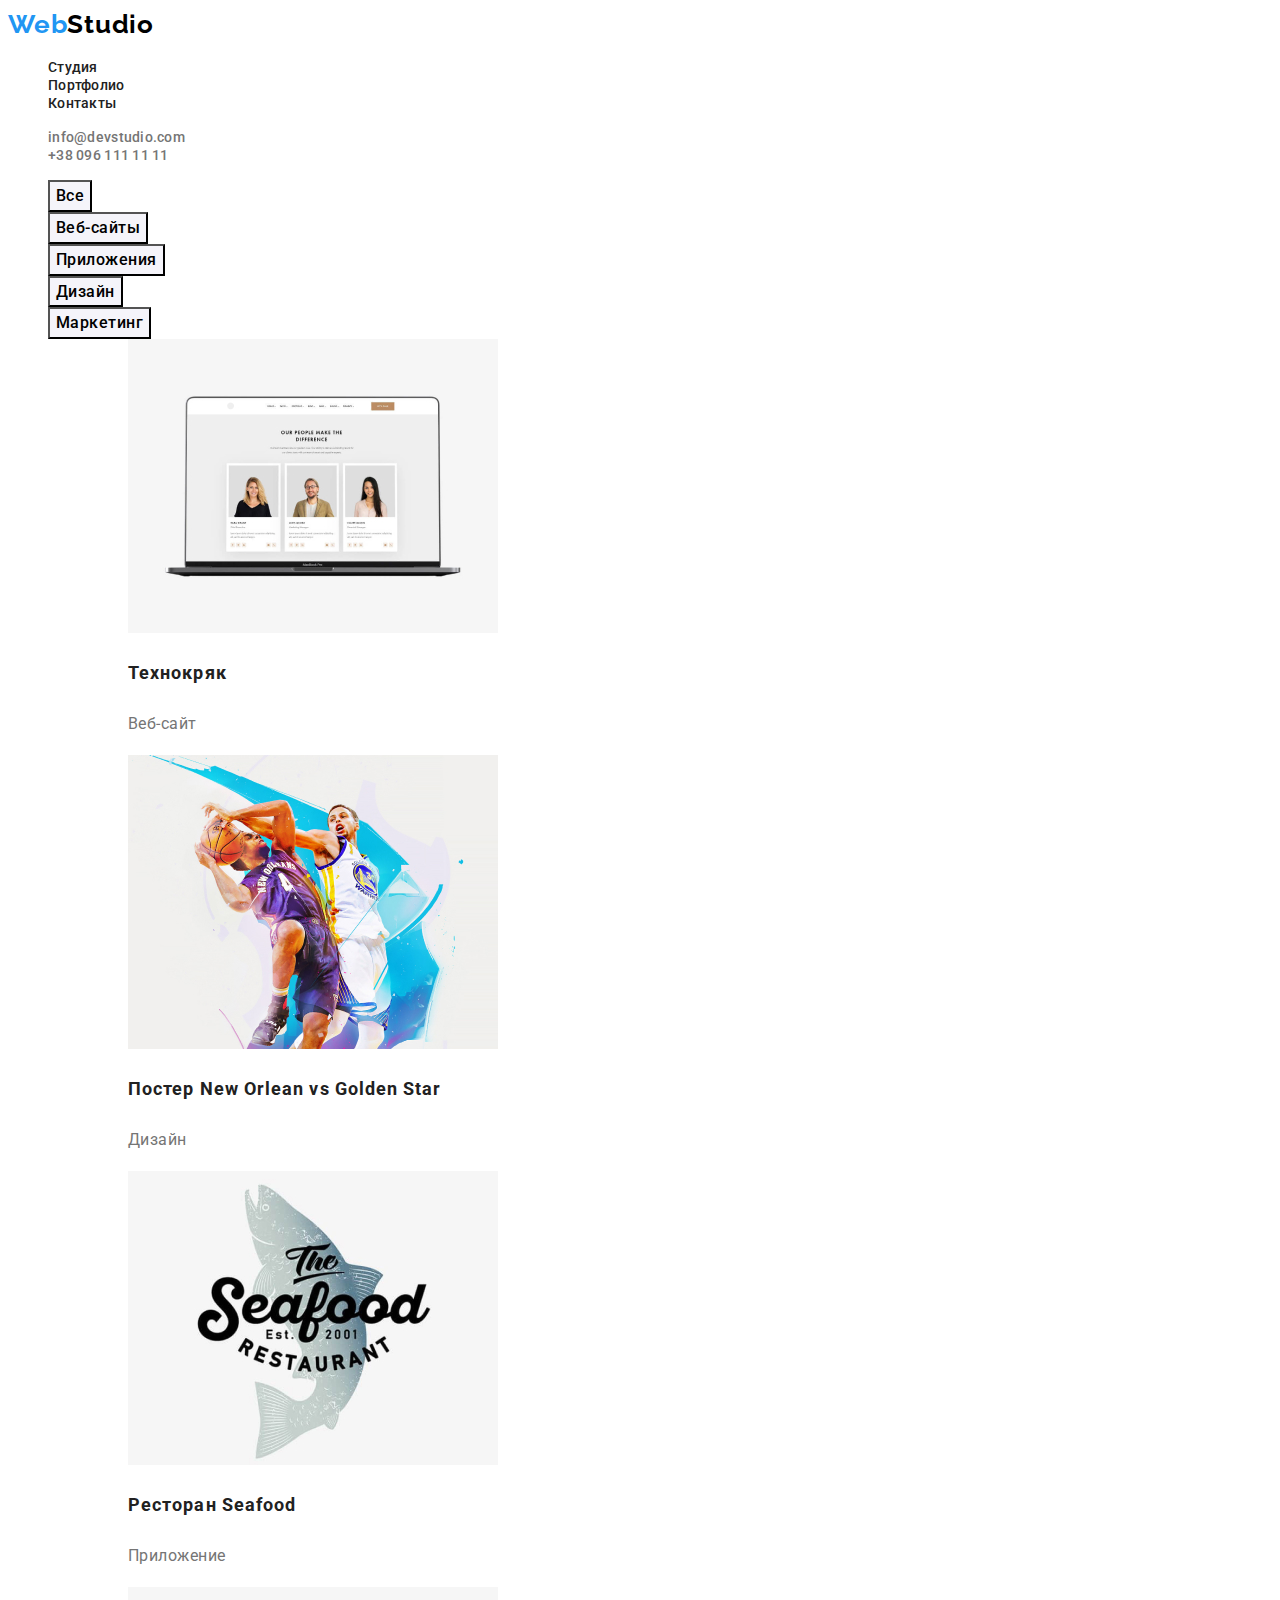
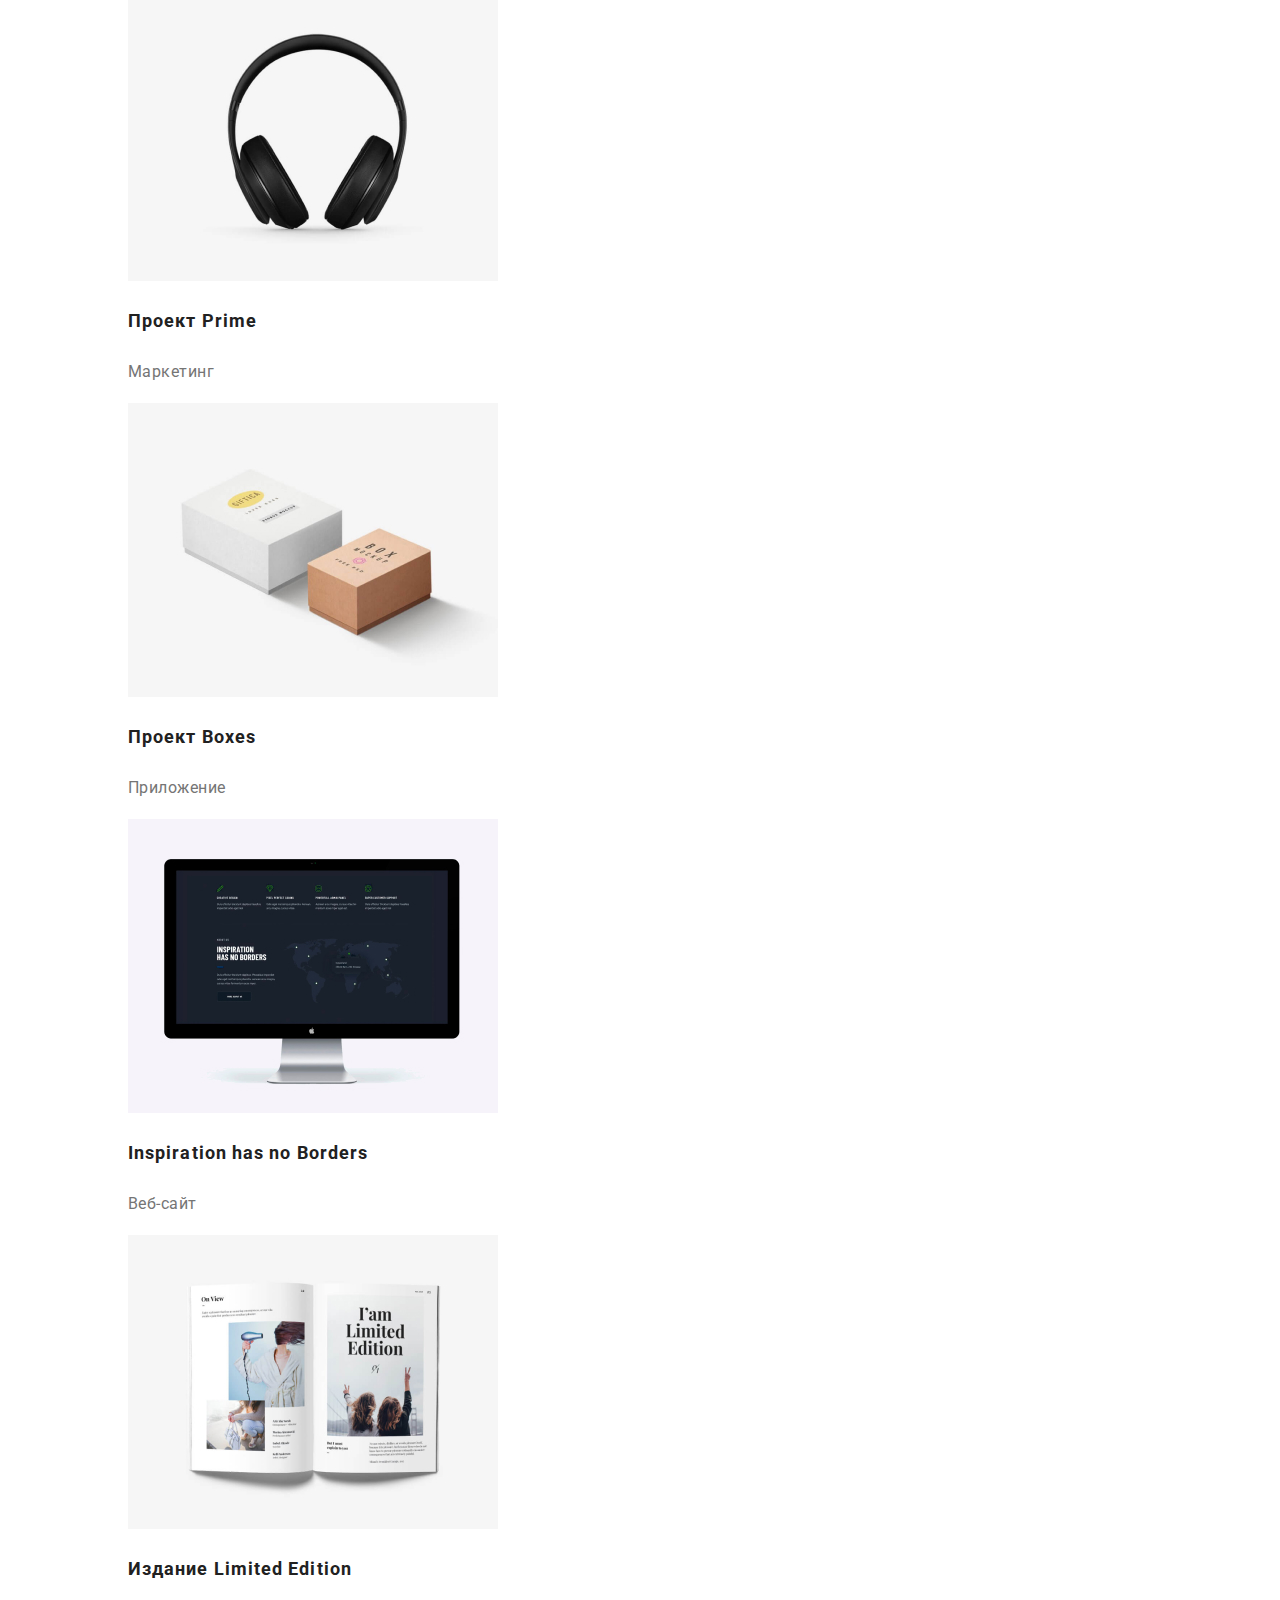
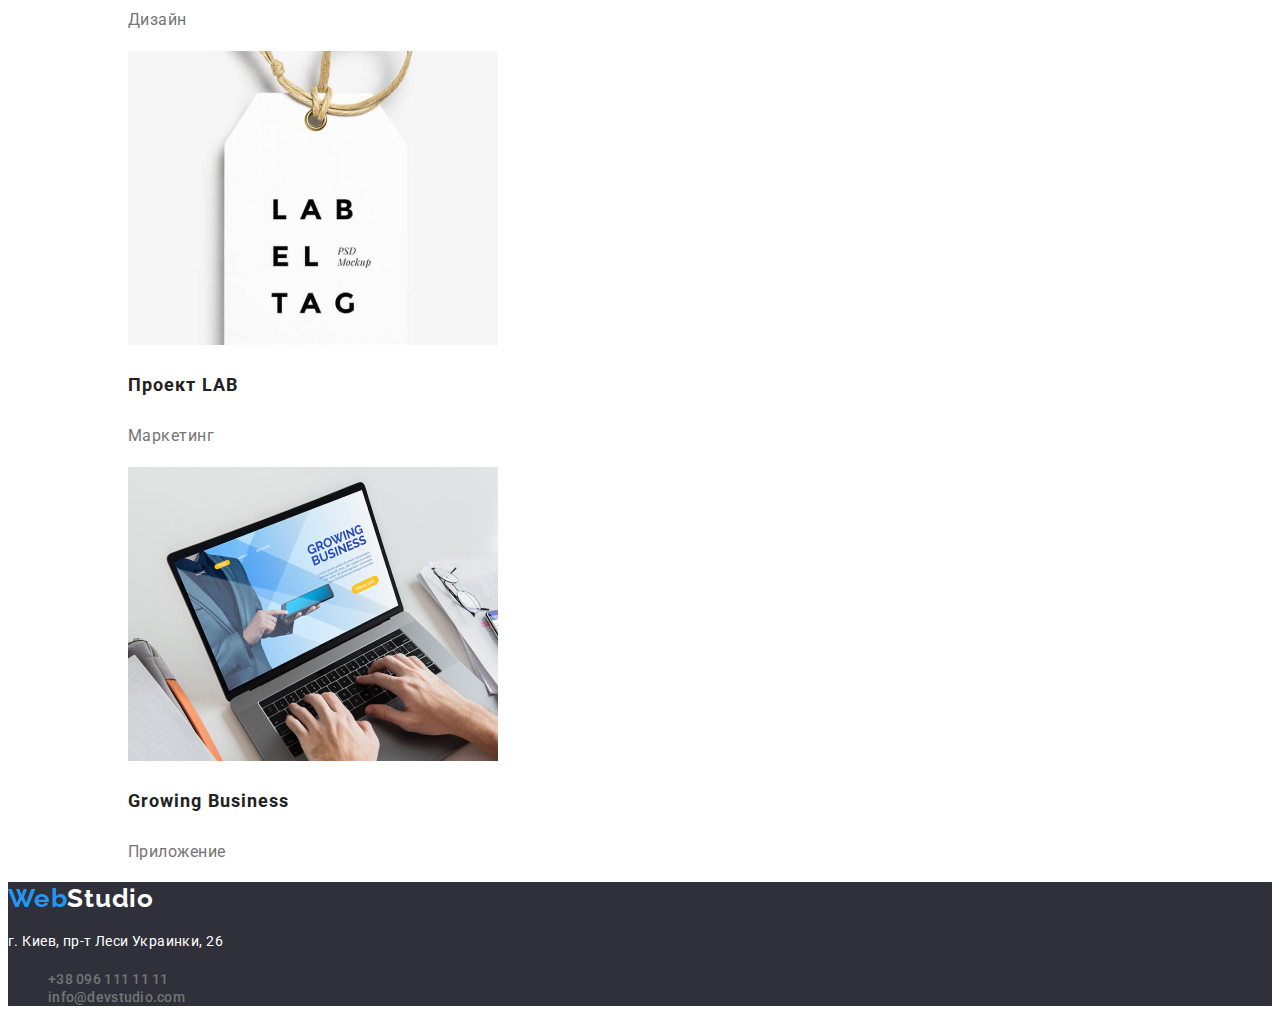
==== portfolio.html @ 60ca9c92 "готовый проект" ====
<!DOCTYPE html>
<html lang="en">
<head>
    <meta charset="UTF-8">
    <meta http-equiv="X-UA-Compatible" content="IE=edge">
    <meta name="viewport" content="width=device-width, initial-scale=1.0">
    <link rel="preconnect" href="https://fonts.gstatic.com">
    <link rel="preconnect" href="https://fonts.gstatic.com">
    <link
        href="https://fonts.googleapis.com/css2?family=Raleway:wght@700&amp;family=Roboto:wght@400;500;700;900&amp;display=swap"
        rel="stylesheet">
    <link rel="stylesheet" href="./css/style.css">
    <title>Document</title>
</head>
<body>
    <header>
        <nav>
            <a href="./" class="logo">
                <span class="logo-web">Web</span>Studio
            </a>
            <ul>
                <li><a class="link-nav" href="./index.html">Студия </a></li>
                <li><a class="link-nav" href="./portfolio.html">Портфолио </a></li>
                <li><a class="link-nav" href="">Контакты </a></li>
            </ul>
        </nav>
        <ul>
            <li><a class="contact" href="mailto:info@devstudio.com">info@devstudio.com</a></li>
            <li><a class="contact" href="tel:+380961111111">+38 096 111 11 11</a></li>
        </ul>
    </header>
    <main>
        <section>
            <ul>
                <li><button class="button-select">Все</button></li>
                <li><button class="button-select">Веб-сайты</button></li>
                <li><button class="button-select">Приложения</button></li>
                <li><button class="button-select">Дизайн</button></li>
                <li><button class="button-select">Маркетинг</button></li>
            <ul>

            <ul>
                <li>
                    <a href="">
                        <img src="./images/portfolio/img.jpg" alt="Веб-сайт" width="370">
                        <h3 class="name-project" >Технокряк</h3>
                        <p class="category" >Веб-сайт</p>
                    </a>
                </li>
                <li>
                    <a href="">
                        <img src="./images/portfolio/img-1.jpg"
                        alt="Дизайн" width="370">
                        <h3 class="name-project" >Постер New Orlean vs Golden Star</h3>
                        <p class="category" >Дизайн</p>
                    </a>
                </li>
                <li>
                    <a href="">
                        <img src="./images/portfolio/img-2.jpg"
                        alt="Приложение" width="370">
                        <h3 class="name-project" >Ресторан Seafood</h3>
                        <p class="category" >Приложение</p>
                    </a>
                </li>
                <li>
                    <a href="">
                        <img src="./images/portfolio/img-3.jpg"
                        alt="Маркетинг" width="370">
                        <h3 class="name-project" >Проект Prime</h3>
                        <p class="category" >Маркетинг</p>
                    </a>
                </li>
                <li>
                    <a href="">
                        <img src="./images/portfolio/img-4.jpg"
                        alt="Приложение" width="370">
                        <h3 class="name-project" >Проект Boxes</h3>
                        <p class="category" >Приложение</p>
                    </a>
                </li>
                <li>
                    <a href="">
                        <img src="./images/portfolio/img-5.jpg"
                        alt="Веб-сайт" width="370">
                        <h3 class="name-project" >Inspiration has no Borders</h3>
                        <p class="category" >Веб-сайт</p>
                    </a>
                </li>
                <li>
                    <a href="">
                        <img src="./images/portfolio/img-6.jpg"
                        alt="Дизайн" width="370">
                        <h3 class="name-project" >Издание Limited Edition</h3>
                        <p class="category" >Дизайн</p>
                    </a>
                </li>
                <li>
                    <a href="">
                        <img src="./images/portfolio/img-7.jpg"
                        alt="Маркетинг width="370"">
                        <h3 class="name-project" >Проект LAB</h3>
                        <p class="category" >Маркетинг</p>
                    </a>
                </li>
                <li>
                    <a href="">
                        <img src="./images/portfolio/img-8.jpg"
                        alt="Приложение width="370"" width="370">
                        <h3 class="name-project" >Growing Business</h3>
                        <p class="category" >Приложение</p>
                    </a>
                </li>
            </ul>
        </section>
    </main>

    <footer class="background-footer">
        <a href="./" class="logo">
            <span class="logo-web">Web</span><span class="studio-white">Studio</span>
        </a>
        <address>
            <p class="address">г. Киев, пр-т Леси Украинки, 26</p>
            <ul>
                <li><a class="contact" href="tel:+380961111111">+38 096 111 11 11</a></li>
                <li><a class="contact" href="mailto:info@devstudio.com">info@devstudio.com</a></li>
            </ul>
        </address>
    </footer>
</body>
</html>
---- css/style.css ----
:root {
  --color-text: #757575;
  --color-hover: #2196f3;
  --color-title: #212121;
  --font: "Roboto", sans-serif;
  --background: #2f303a;
}
a {
  text-decoration: none;
}
ul {
  list-style: none;
}
.logo-web {
  color: #2196f3;
}
.logo {
  font-family: "Raleway", sans-serif;
  font-weight: 700;
  text-decoration: none;
  font-size: 26px;
  line-height: 1.3;
  letter-spacing: 0.03em;
  color: black;
}
.link-nav {
  font-family: var(--font);
  font-style: normal;
  font-weight: 500;
  font-size: 14px;
  line-height: 1.14;
  letter-spacing: 0.02em;
  color: var(--color-title);
}
.link-nav:hover {
  color: var(--color-hover);
}
.contact {
  font-family: var(--font);
  color: var(--color-text);
  font-style: normal;
  font-weight: 500;
  font-size: 14px;
  line-height: 1.14;
  letter-spacing: 0.02em;
}
.contact:hover {
  color: var(--color-hover);
}
.color-section {
  background-color: var(--background);
}

.main-title {
  font-family: var(--font);
  color: white;
  font-style: normal;
  font-weight: 900;
  font-size: 44px;
  line-height: 1.35;
  text-align: center;
  letter-spacing: 0.06em;
  text-transform: uppercase;
}
.butoon-order {
  background: var(--color-hover);
  font-family: var(--font);
  color: white;
  font-style: normal;
  font-weight: 700;
  font-size: 16px;
  line-height: 1.8;
  align-items: center;
  text-align: center;
  letter-spacing: 0.06em;
}
.our-qualities {
  font-family: var(--font);
  color: var(--color-title);
  font-style: normal;
  font-weight: 700;
  font-size: 14px;
  line-height: 1.14;
  letter-spacing: 0.03em;
  text-transform: uppercase;
}

.text-about-us {
  font-family: var(--font);
  color: var(--color-text);
  font-style: normal;
  font-weight: 400;
  font-size: 14px;
  line-height: 1.71;
  letter-spacing: 0.03em;
}
.our-work {
  font-family: var(--font);
  color: var(--color-title);
  font-style: normal;
  font-weight: 700;
  font-size: 36px;
  line-height: 1.16;
  text-align: center;
  letter-spacing: 0.03em;
}
.team {
  font-family: var(--font);
  color: var(--color-title);
  font-style: normal;
  font-weight: bold;
  font-size: 36px;
  line-height: 1.16;
  text-align: center;
  letter-spacing: 0.03em;
}
.team-name {
  font-family: var(--font);
  color: var(--color-title);
  font-style: normal;
  font-weight: 500;
  font-size: 16px;
  line-height: 1.18;
  letter-spacing: 0.03em;
}
.team-prof {
  font-family: var(--font);
  color: var(--color-text);
  font-style: normal;
  font-weight: normal;
  font-size: 16px;
  line-height: 1.18;
  letter-spacing: 0.03em;
}
.background-2 {
  background: #f5f4fa;
}
.background-team {
  background: white;
}
.background-footer {
  background: var(--background);
}
.address {
  font-family: var(--font);
  font-style: normal;
  font-weight: normal;
  font-size: 14px;
  line-height: 1.71;
  letter-spacing: 0.03em;
  color: white;
}

.studio-white {
  color: white;
}
.button-select {
  font-family: var(--font);
  columns: var(--color-title);
  font-style: normal;
  font-weight: 500;
  font-size: 16px;
  line-height: 1.62;
  text-align: center;
  letter-spacing: 0.03em;
  background: #f5f4fa;
}
.button-select:hover {
  background: var(--color-hover);
  color: white;
}
.name-project {
  font-family: var(--font);
  color: var(--color-title);
  font-style: normal;
  font-weight: 700;
  font-size: 18px;
  line-height: 2;
  letter-spacing: 0.06em;
}

.category {
  font-family: var(--font);
  color: var(--color-text);
  font-style: normal;
  font-weight: 400;
  font-size: 16px;
  line-height: 1.87;

  letter-spacing: 0.03em;
}
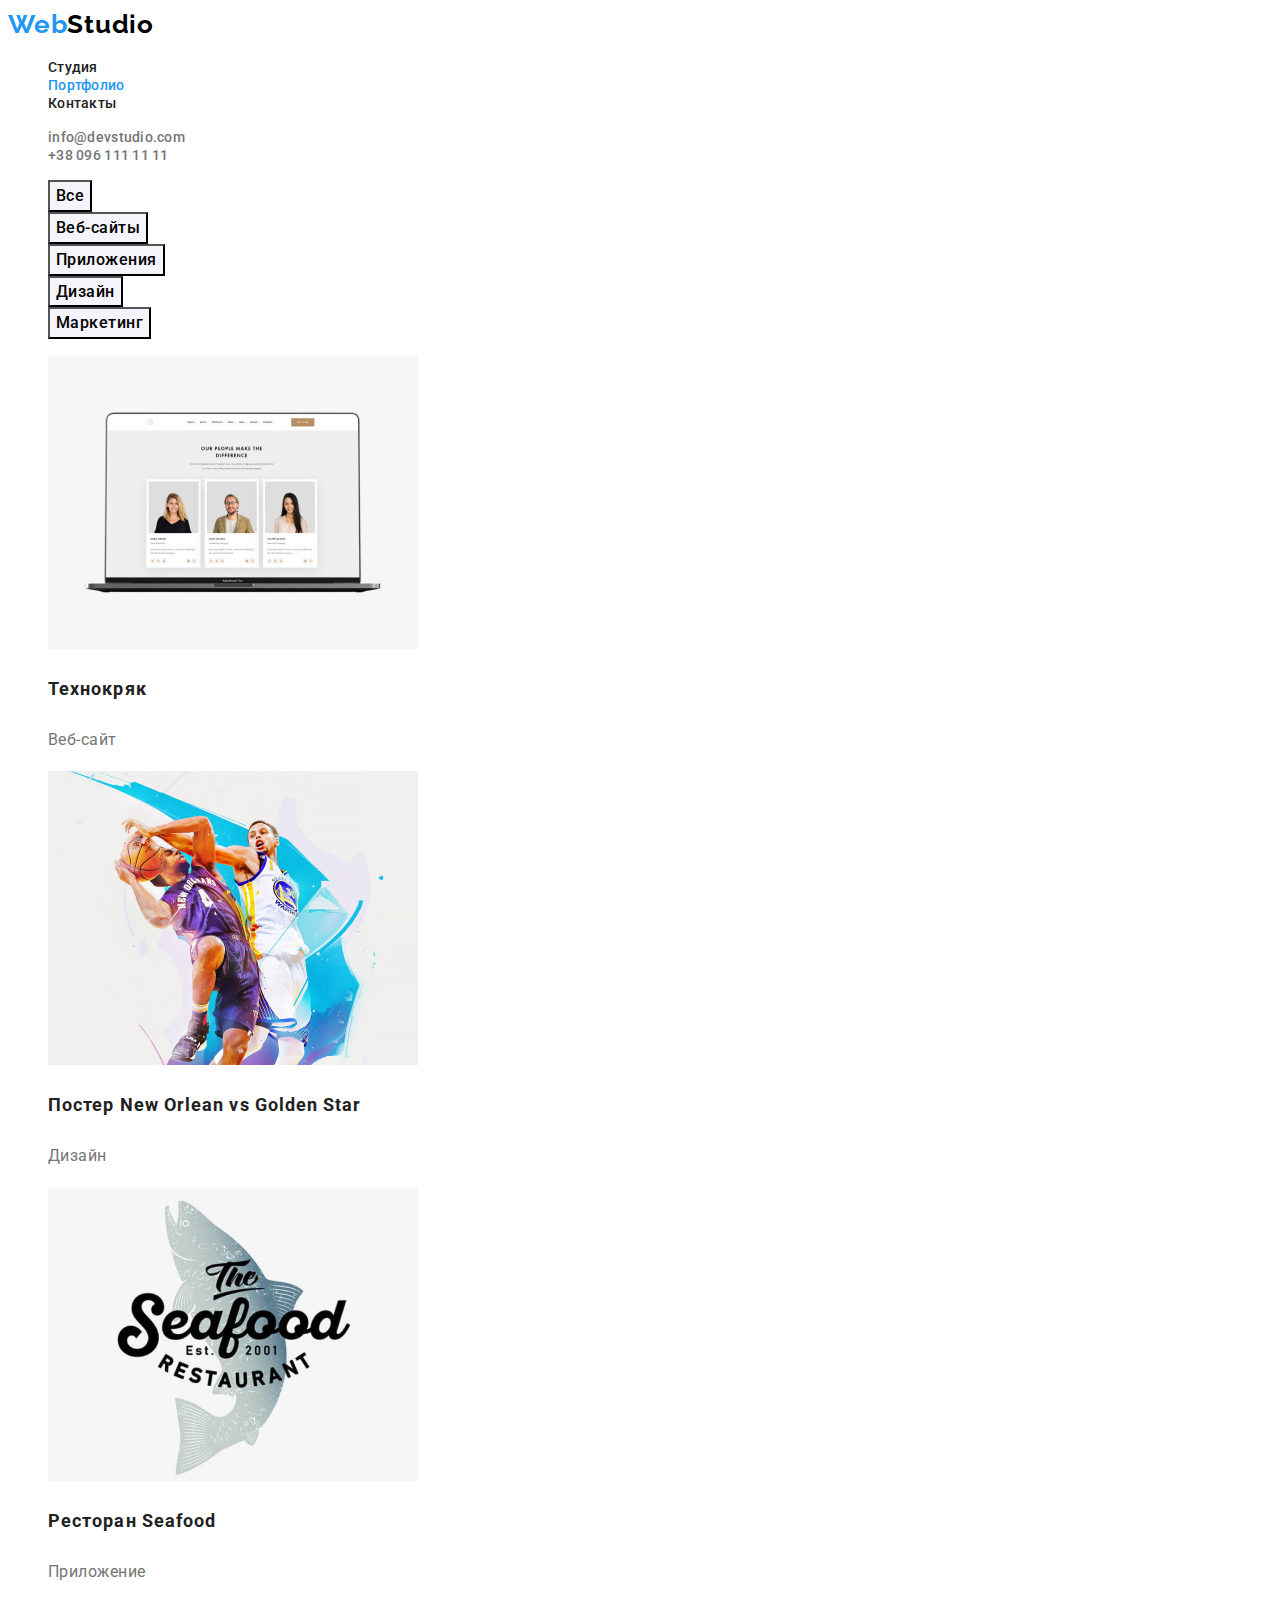
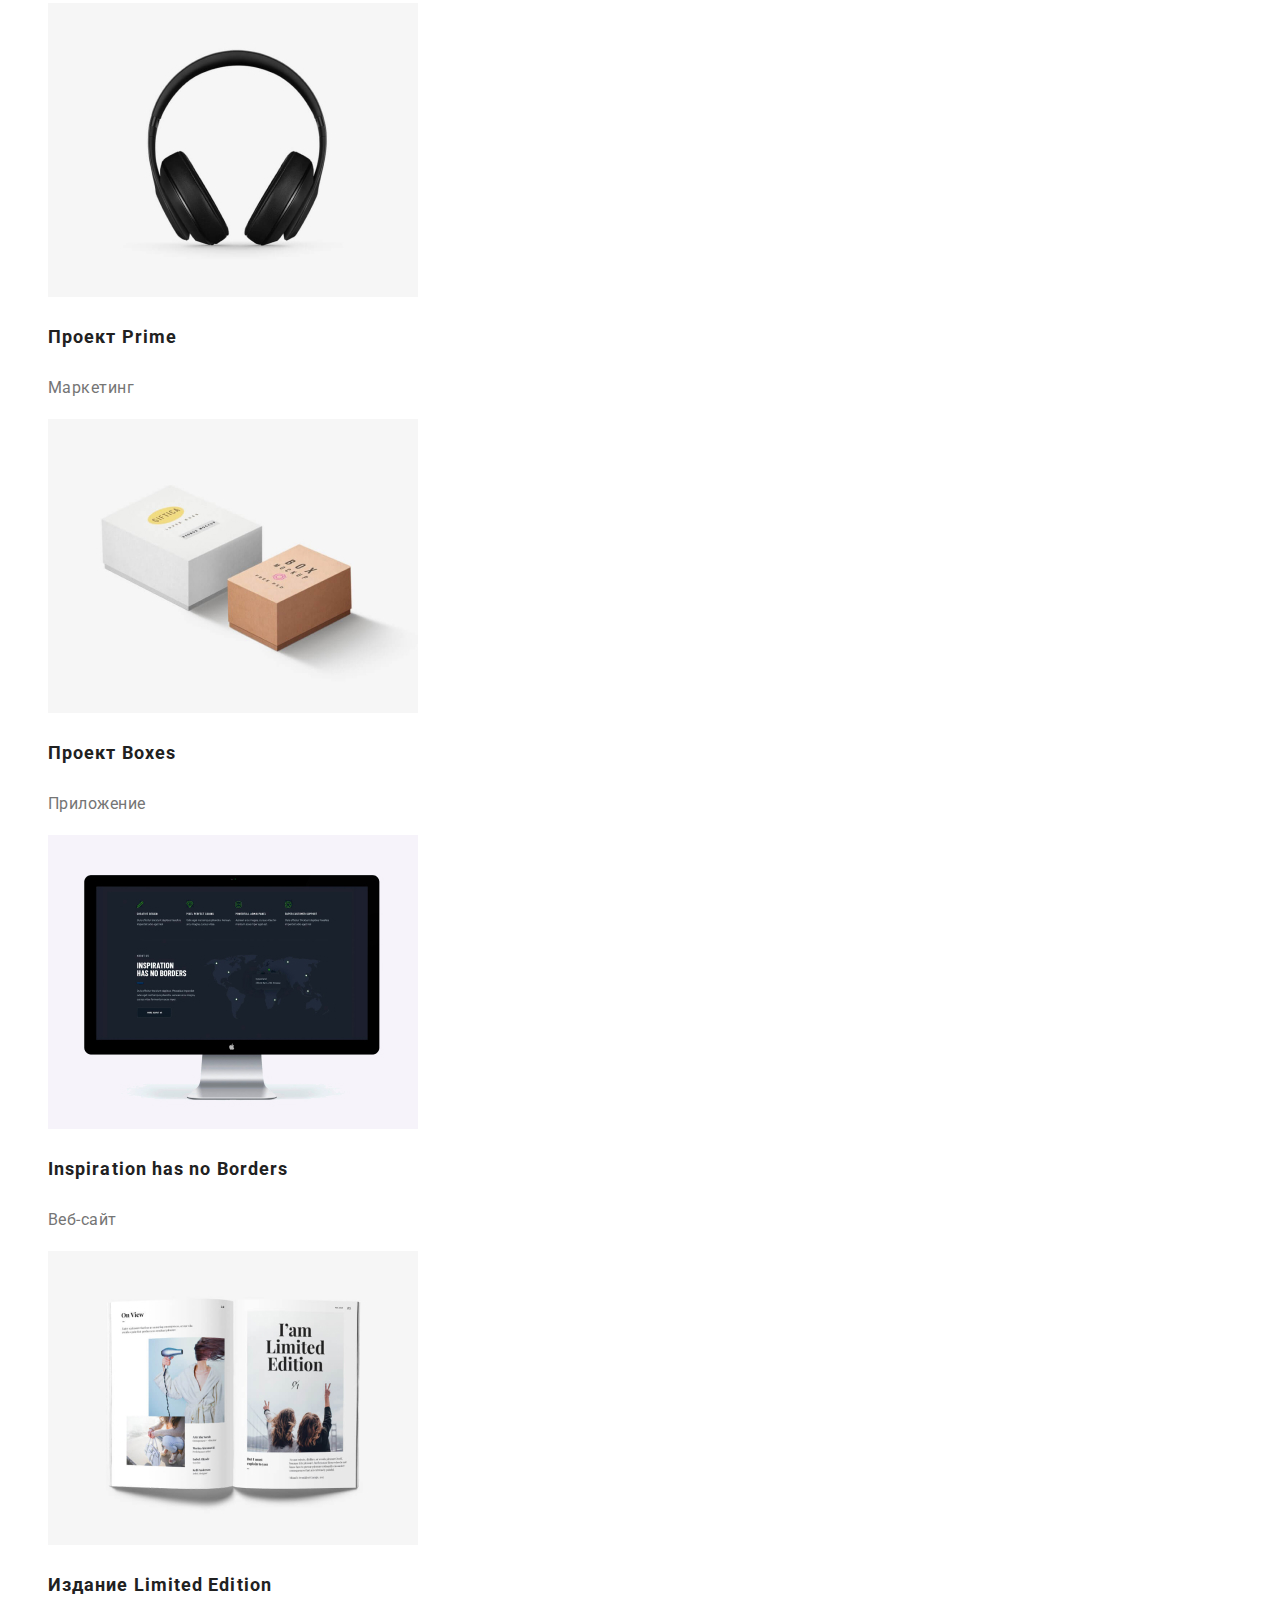
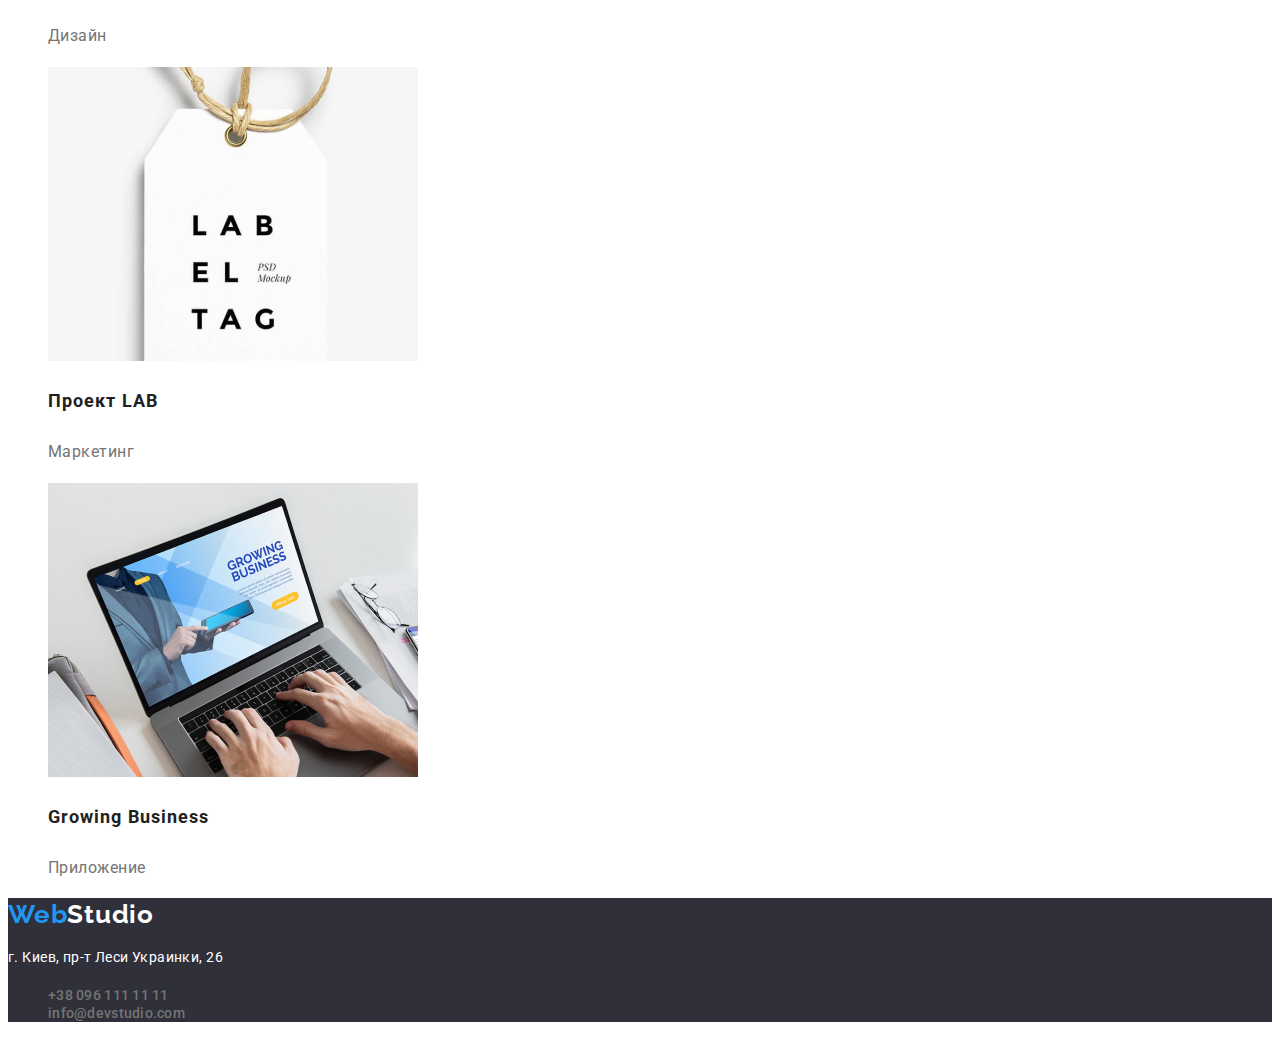
==== commit cd5df147: "дополнение" ====
--- a/portfolio.html
+++ b/portfolio.html
@@ -13,119 +13,146 @@
     <title>Document</title>
 </head>
 <body>
-    <header>
-        <nav>
-            <a href="./" class="logo">
-                <span class="logo-web">Web</span>Studio
-            </a>
-            <ul>
-                <li><a class="link-nav" href="./index.html">Студия </a></li>
-                <li><a class="link-nav" href="./portfolio.html">Портфолио </a></li>
-                <li><a class="link-nav" href="">Контакты </a></li>
+    <header class="page-header">
+        <div class="container">
+            <nav class="nav">
+                <a href="./" class="logo">
+                    <span class="logo-web">Web</span>Studio
+                </a>
+                <ul class="menu list">
+                    <li class="menu-nav"><a class="link-nav" href="./index.html">Студия </a></li>
+                    <li class="menu-nav"><a class="link-nav blue" href="./portfolio.html">Портфолио </a></li>
+                    <li class="menu-nav"><a class="link-nav" href="">Контакты </a></li>
+                </ul>
+            </nav>
+            <ul class="link-list">
+                <li class="manu-link"><a class="contact" href="mailto:info@devstudio.com">info@devstudio.com</a></li>
+                <li class="manu-link tel-link"><a class="contact" href="tel:+380961111111">+38 096 111 11 11</a></li>
             </ul>
-        </nav>
-        <ul>
-            <li><a class="contact" href="mailto:info@devstudio.com">info@devstudio.com</a></li>
-            <li><a class="contact" href="tel:+380961111111">+38 096 111 11 11</a></li>
-        </ul>
+        </div>
     </header>
     <main>
-        <section>
-            <ul>
-                <li><button class="button-select">Все</button></li>
-                <li><button class="button-select">Веб-сайты</button></li>
-                <li><button class="button-select">Приложения</button></li>
-                <li><button class="button-select">Дизайн</button></li>
-                <li><button class="button-select">Маркетинг</button></li>
-            <ul>
-
-            <ul>
-                <li>
-                    <a href="">
-                        <img src="./images/portfolio/img.jpg" alt="Веб-сайт" width="370">
-                        <h3 class="name-project" >Технокряк</h3>
-                        <p class="category" >Веб-сайт</p>
-                    </a>
-                </li>
-                <li>
-                    <a href="">
-                        <img src="./images/portfolio/img-1.jpg"
-                        alt="Дизайн" width="370">
-                        <h3 class="name-project" >Постер New Orlean vs Golden Star</h3>
-                        <p class="category" >Дизайн</p>
-                    </a>
-                </li>
-                <li>
-                    <a href="">
-                        <img src="./images/portfolio/img-2.jpg"
-                        alt="Приложение" width="370">
-                        <h3 class="name-project" >Ресторан Seafood</h3>
-                        <p class="category" >Приложение</p>
-                    </a>
-                </li>
-                <li>
-                    <a href="">
-                        <img src="./images/portfolio/img-3.jpg"
-                        alt="Маркетинг" width="370">
-                        <h3 class="name-project" >Проект Prime</h3>
-                        <p class="category" >Маркетинг</p>
-                    </a>
-                </li>
-                <li>
-                    <a href="">
-                        <img src="./images/portfolio/img-4.jpg"
-                        alt="Приложение" width="370">
-                        <h3 class="name-project" >Проект Boxes</h3>
-                        <p class="category" >Приложение</p>
-                    </a>
-                </li>
-                <li>
-                    <a href="">
-                        <img src="./images/portfolio/img-5.jpg"
-                        alt="Веб-сайт" width="370">
-                        <h3 class="name-project" >Inspiration has no Borders</h3>
-                        <p class="category" >Веб-сайт</p>
-                    </a>
-                </li>
-                <li>
-                    <a href="">
-                        <img src="./images/portfolio/img-6.jpg"
-                        alt="Дизайн" width="370">
-                        <h3 class="name-project" >Издание Limited Edition</h3>
-                        <p class="category" >Дизайн</p>
-                    </a>
-                </li>
-                <li>
-                    <a href="">
-                        <img src="./images/portfolio/img-7.jpg"
-                        alt="Маркетинг width="370"">
-                        <h3 class="name-project" >Проект LAB</h3>
-                        <p class="category" >Маркетинг</p>
-                    </a>
-                </li>
-                <li>
-                    <a href="">
-                        <img src="./images/portfolio/img-8.jpg"
-                        alt="Приложение width="370"" width="370">
-                        <h3 class="name-project" >Growing Business</h3>
-                        <p class="category" >Приложение</p>
-                    </a>
-                </li>
-            </ul>
+        <section class="list-button">
+            <div class="container">
+                <ul class="button-list">
+                    <li class="button-item"><button class="button-select">Все</button></li>
+                    <li class="button-item"><button class="button-select">Веб-сайты</button></li>
+                    <li class="button-item"><button class="button-select">Приложения</button></li>
+                    <li class="button-item"><button class="button-select">Дизайн</button></li>
+                    <li class="button-item"><button class="button-select">Маркетинг</button></li>
+                </ul>
+            </div>
+            <div class="container">
+                <ul class="list-offers">
+                    <li class="project">
+                        <a href="list-offers">
+                            <img src="./images/portfolio/img.jpg" alt="Веб-сайт" width="370">
+                            <div class="div">
+                            <h3 class="name-project" >Технокряк</h3>
+                            <p class="category" >Веб-сайт</p>
+                            </div>
+                        </a>
+                    </li>
+                    <li class="project">
+                        <a href="list-offers">
+                            <img src="./images/portfolio/img-1.jpg"
+                            alt="Дизайн" width="370">
+                            <div class="div">
+                            <h3 class="name-project" >Постер New Orlean vs Golden Star</h3>
+                            <p class="category" >Дизайн</p>
+                            </div>
+                        </a>
+                    </li>
+                    <li class="project">
+                        <a href="list-offerslist-offers">
+                            <img src="./images/portfolio/img-2.jpg"
+                            alt="Приложение" width="370">
+                            <div class="div">
+                            <h3 class="name-project" >Ресторан Seafood</h3>
+                            <p class="category" >Приложение</p>
+                            </div>
+                        </a>
+                    </li>
+                    <li class="project">
+                        <a href="list-offers">
+                            <img src="./images/portfolio/img-3.jpg"
+                            alt="Маркетинг" width="370">
+                            <div class="div">
+                            <h3 class="name-project" >Проект Prime</h3>
+                            <p class="category" >Маркетинг</p>
+                            </div>
+                        </a>
+                    </li>
+                    <li class="project">
+                        <a href="list-offers">
+                            <img src="./images/portfolio/img-4.jpg"
+                            alt="Приложение" width="370">
+                            <div class="div">
+                            <h3 class="name-project" >Проект Boxes</h3>
+                            <p class="category" >Приложение</p>
+                            </div>
+                        </a>
+                    </li>
+                    <li class="project">
+                        <a href="list-offers">
+                            <img src="./images/portfolio/img-5.jpg"
+                            alt="Веб-сайт" width="370">
+                            <div class="div">
+                            <h3 class="name-project" >Inspiration has no Borders</h3>
+                            <p class="category" >Веб-сайт</p>
+                            </div>
+                        </a>
+                    </li>
+                    <li class="project">
+                        <a href="list-offers">
+                            <img src="./images/portfolio/img-6.jpg"
+                            alt="Дизайн" width="370">
+                            <div class="div">
+                            <h3 class="name-project" >Издание Limited Edition</h3>
+                            <p class="category" >Дизайн</p>
+                            </div>
+                        </a>
+                    </li>
+                    <li class="project">
+                        <a href="list-offers">
+                            <img src="./images/portfolio/img-7.jpg"
+                            alt="Маркетинг" width="370">
+                            <div class="div">
+                            <h3 class="name-project" >Проект LAB</h3>
+                            <p class="category" >Маркетинг</p>
+                            </div>
+                        </a>
+                    </li>
+                    <li class="project">
+                        <a href="list-offers">
+                            <img src="./images/portfolio/img-8.jpg"
+                            alt="Приложение" width="370">
+                            <div class="div">
+                            <h3 class="name-project" >Growing Business</h3>
+                            <p class="category" >Приложение</p>
+                            </div>
+                        </a>
+                    </li>
+                </ul>
+            </div>
         </section>
     </main>
 
     <footer class="background-footer">
-        <a href="./" class="logo">
-            <span class="logo-web">Web</span><span class="studio-white">Studio</span>
-        </a>
-        <address>
-            <p class="address">г. Киев, пр-т Леси Украинки, 26</p>
-            <ul>
-                <li><a class="contact" href="tel:+380961111111">+38 096 111 11 11</a></li>
-                <li><a class="contact" href="mailto:info@devstudio.com">info@devstudio.com</a></li>
-            </ul>
-        </address>
+        <div class="container">
+            <a href="./" class="logo">
+                <span class="logo-web">Web</span><span class="studio-white">Studio</span>
+            </a>
+            <address>
+                <p class="address">г. Киев, пр-т Леси Украинки, 26</p>
+                <ul>
+                    <li class="contact-footer"><a class=" contact" href="tel:+380961111111">+38 096 111 11 11</a></li>
+                    <li class="contact-footer"><a class="contact" href="mailto:info@devstudio.com">info@devstudio.com</a>
+                    </li>
+                </ul>
+            </address>
+        </div>
     </footer>
+
 </body>
 </html>--- a/css/style.css
+++ b/css/style.css
@@ -31,6 +31,9 @@
   line-height: 1.14;
   letter-spacing: 0.02em;
   color: var(--color-title);
+}
+.blue {
+  color: var(--color-hover);
 }
 .link-nav:hover {
   color: var(--color-hover);
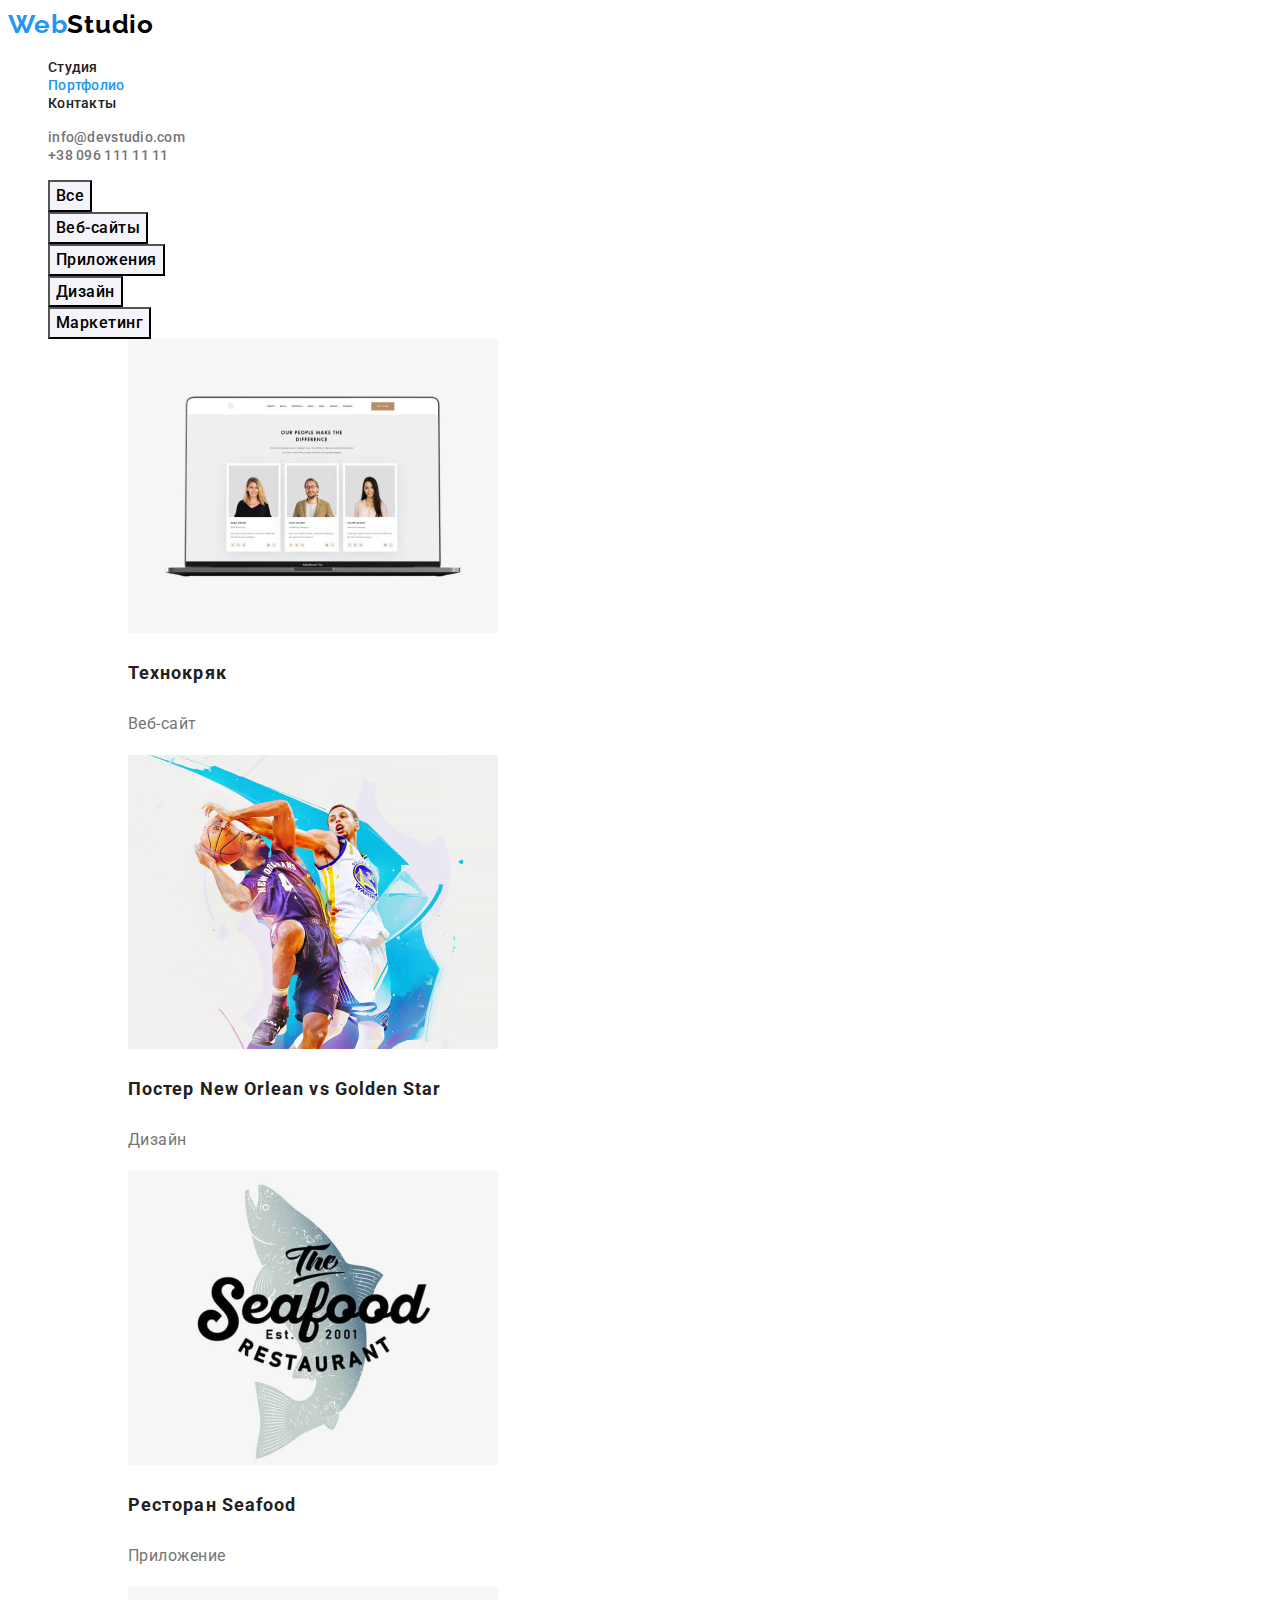
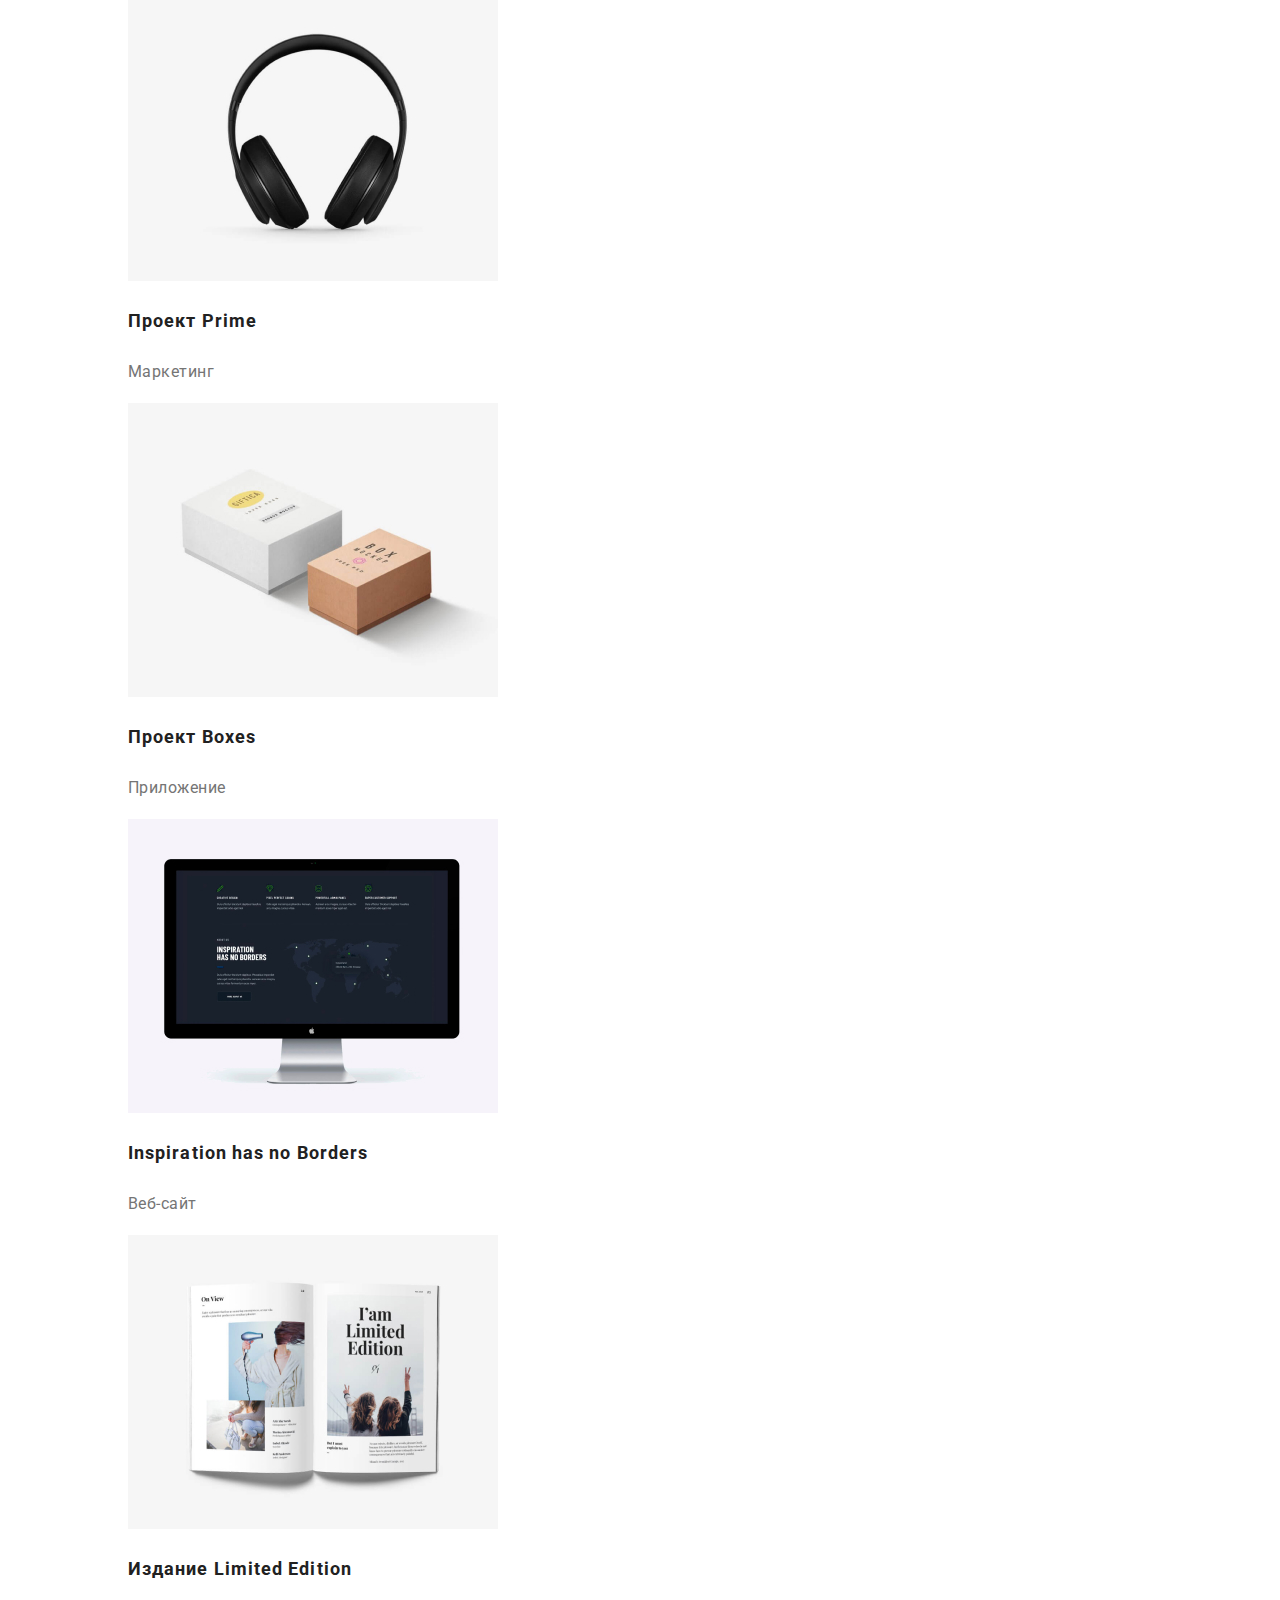
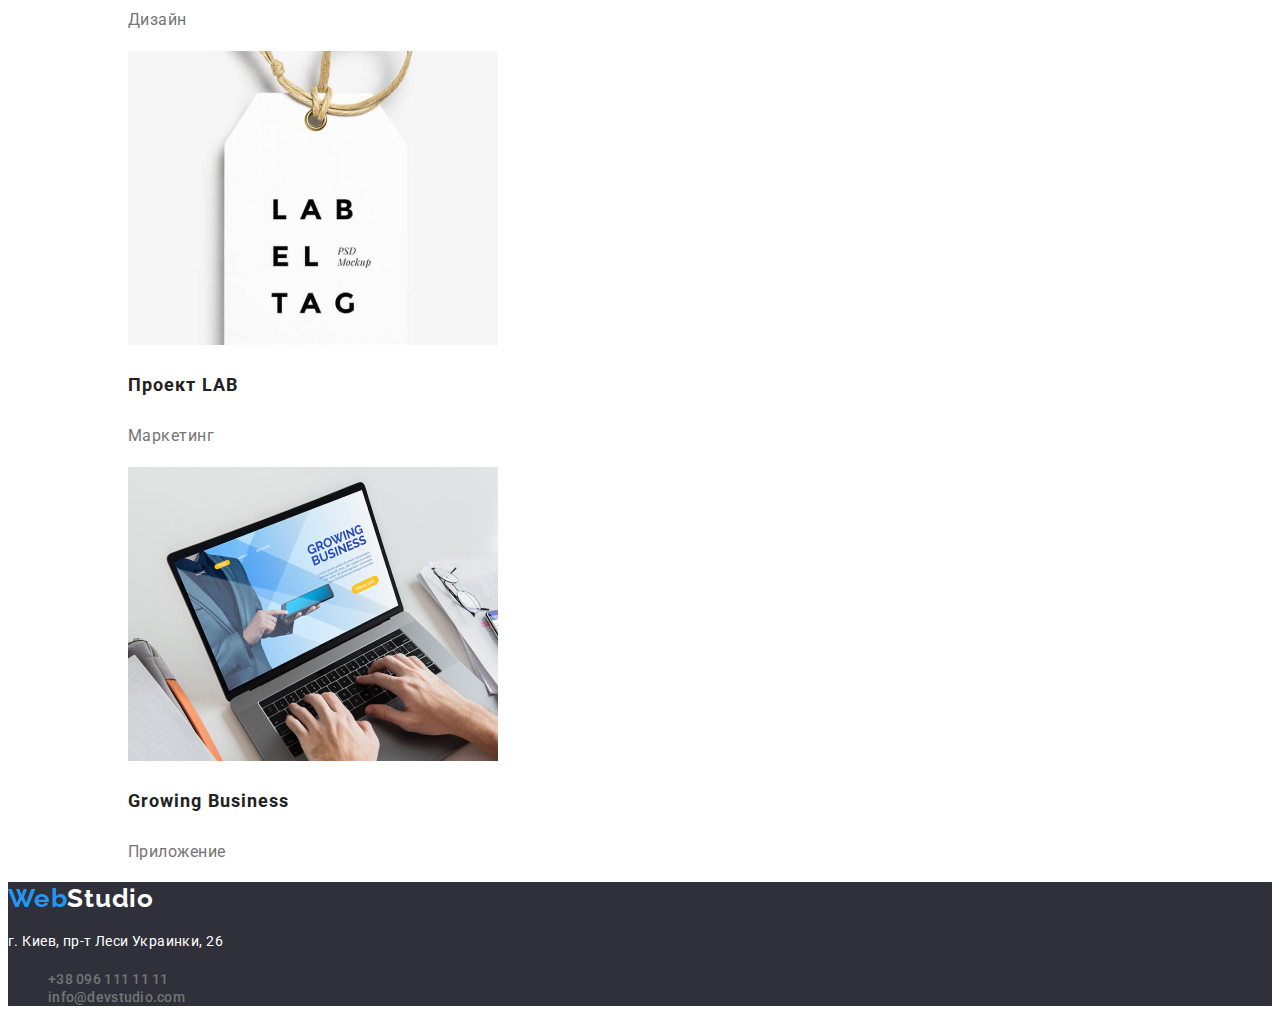
==== commit 001eb01f: "Merge branch 'main' of https://github.com/tunsua/goit-markup-hw-03 into main" ====
--- a/portfolio.html
+++ b/portfolio.html
@@ -13,146 +13,119 @@
     <title>Document</title>
 </head>
 <body>
-    <header class="page-header">
-        <div class="container">
-            <nav class="nav">
-                <a href="./" class="logo">
-                    <span class="logo-web">Web</span>Studio
-                </a>
-                <ul class="menu list">
-                    <li class="menu-nav"><a class="link-nav" href="./index.html">Студия </a></li>
-                    <li class="menu-nav"><a class="link-nav blue" href="./portfolio.html">Портфолио </a></li>
-                    <li class="menu-nav"><a class="link-nav" href="">Контакты </a></li>
-                </ul>
-            </nav>
-            <ul class="link-list">
-                <li class="manu-link"><a class="contact" href="mailto:info@devstudio.com">info@devstudio.com</a></li>
-                <li class="manu-link tel-link"><a class="contact" href="tel:+380961111111">+38 096 111 11 11</a></li>
+    <header>
+        <nav>
+            <a href="./" class="logo">
+                <span class="logo-web">Web</span>Studio
+            </a>
+            <ul>
+                <li class="menu-nav"><a class="link-nav" href="./index.html">Студия </a></li>
+                <li class="menu-nav"><a class="link-nav blue" href="./portfolio.html">Портфолио </a></li>
+                <li><a class="link-nav" href="">Контакты </a></li>
             </ul>
-        </div>
+        </nav>
+        <ul>
+            <li><a class="contact" href="mailto:info@devstudio.com">info@devstudio.com</a></li>
+            <li><a class="contact" href="tel:+380961111111">+38 096 111 11 11</a></li>
+        </ul>
     </header>
     <main>
-        <section class="list-button">
-            <div class="container">
-                <ul class="button-list">
-                    <li class="button-item"><button class="button-select">Все</button></li>
-                    <li class="button-item"><button class="button-select">Веб-сайты</button></li>
-                    <li class="button-item"><button class="button-select">Приложения</button></li>
-                    <li class="button-item"><button class="button-select">Дизайн</button></li>
-                    <li class="button-item"><button class="button-select">Маркетинг</button></li>
-                </ul>
-            </div>
-            <div class="container">
-                <ul class="list-offers">
-                    <li class="project">
-                        <a href="list-offers">
-                            <img src="./images/portfolio/img.jpg" alt="Веб-сайт" width="370">
-                            <div class="div">
-                            <h3 class="name-project" >Технокряк</h3>
-                            <p class="category" >Веб-сайт</p>
-                            </div>
-                        </a>
-                    </li>
-                    <li class="project">
-                        <a href="list-offers">
-                            <img src="./images/portfolio/img-1.jpg"
-                            alt="Дизайн" width="370">
-                            <div class="div">
-                            <h3 class="name-project" >Постер New Orlean vs Golden Star</h3>
-                            <p class="category" >Дизайн</p>
-                            </div>
-                        </a>
-                    </li>
-                    <li class="project">
-                        <a href="list-offerslist-offers">
-                            <img src="./images/portfolio/img-2.jpg"
-                            alt="Приложение" width="370">
-                            <div class="div">
-                            <h3 class="name-project" >Ресторан Seafood</h3>
-                            <p class="category" >Приложение</p>
-                            </div>
-                        </a>
-                    </li>
-                    <li class="project">
-                        <a href="list-offers">
-                            <img src="./images/portfolio/img-3.jpg"
-                            alt="Маркетинг" width="370">
-                            <div class="div">
-                            <h3 class="name-project" >Проект Prime</h3>
-                            <p class="category" >Маркетинг</p>
-                            </div>
-                        </a>
-                    </li>
-                    <li class="project">
-                        <a href="list-offers">
-                            <img src="./images/portfolio/img-4.jpg"
-                            alt="Приложение" width="370">
-                            <div class="div">
-                            <h3 class="name-project" >Проект Boxes</h3>
-                            <p class="category" >Приложение</p>
-                            </div>
-                        </a>
-                    </li>
-                    <li class="project">
-                        <a href="list-offers">
-                            <img src="./images/portfolio/img-5.jpg"
-                            alt="Веб-сайт" width="370">
-                            <div class="div">
-                            <h3 class="name-project" >Inspiration has no Borders</h3>
-                            <p class="category" >Веб-сайт</p>
-                            </div>
-                        </a>
-                    </li>
-                    <li class="project">
-                        <a href="list-offers">
-                            <img src="./images/portfolio/img-6.jpg"
-                            alt="Дизайн" width="370">
-                            <div class="div">
-                            <h3 class="name-project" >Издание Limited Edition</h3>
-                            <p class="category" >Дизайн</p>
-                            </div>
-                        </a>
-                    </li>
-                    <li class="project">
-                        <a href="list-offers">
-                            <img src="./images/portfolio/img-7.jpg"
-                            alt="Маркетинг" width="370">
-                            <div class="div">
-                            <h3 class="name-project" >Проект LAB</h3>
-                            <p class="category" >Маркетинг</p>
-                            </div>
-                        </a>
-                    </li>
-                    <li class="project">
-                        <a href="list-offers">
-                            <img src="./images/portfolio/img-8.jpg"
-                            alt="Приложение" width="370">
-                            <div class="div">
-                            <h3 class="name-project" >Growing Business</h3>
-                            <p class="category" >Приложение</p>
-                            </div>
-                        </a>
-                    </li>
-                </ul>
-            </div>
+        <section>
+            <ul>
+                <li><button class="button-select">Все</button></li>
+                <li><button class="button-select">Веб-сайты</button></li>
+                <li><button class="button-select">Приложения</button></li>
+                <li><button class="button-select">Дизайн</button></li>
+                <li><button class="button-select">Маркетинг</button></li>
+            <ul>
+
+            <ul>
+                <li>
+                    <a href="">
+                        <img src="./images/portfolio/img.jpg" alt="Веб-сайт" width="370">
+                        <h3 class="name-project" >Технокряк</h3>
+                        <p class="category" >Веб-сайт</p>
+                    </a>
+                </li>
+                <li>
+                    <a href="">
+                        <img src="./images/portfolio/img-1.jpg"
+                        alt="Дизайн" width="370">
+                        <h3 class="name-project" >Постер New Orlean vs Golden Star</h3>
+                        <p class="category" >Дизайн</p>
+                    </a>
+                </li>
+                <li>
+                    <a href="">
+                        <img src="./images/portfolio/img-2.jpg"
+                        alt="Приложение" width="370">
+                        <h3 class="name-project" >Ресторан Seafood</h3>
+                        <p class="category" >Приложение</p>
+                    </a>
+                </li>
+                <li>
+                    <a href="">
+                        <img src="./images/portfolio/img-3.jpg"
+                        alt="Маркетинг" width="370">
+                        <h3 class="name-project" >Проект Prime</h3>
+                        <p class="category" >Маркетинг</p>
+                    </a>
+                </li>
+                <li>
+                    <a href="">
+                        <img src="./images/portfolio/img-4.jpg"
+                        alt="Приложение" width="370">
+                        <h3 class="name-project" >Проект Boxes</h3>
+                        <p class="category" >Приложение</p>
+                    </a>
+                </li>
+                <li>
+                    <a href="">
+                        <img src="./images/portfolio/img-5.jpg"
+                        alt="Веб-сайт" width="370">
+                        <h3 class="name-project" >Inspiration has no Borders</h3>
+                        <p class="category" >Веб-сайт</p>
+                    </a>
+                </li>
+                <li>
+                    <a href="">
+                        <img src="./images/portfolio/img-6.jpg"
+                        alt="Дизайн" width="370">
+                        <h3 class="name-project" >Издание Limited Edition</h3>
+                        <p class="category" >Дизайн</p>
+                    </a>
+                </li>
+                <li>
+                    <a href="">
+                        <img src="./images/portfolio/img-7.jpg"
+                        alt="Маркетинг width="370"">
+                        <h3 class="name-project" >Проект LAB</h3>
+                        <p class="category" >Маркетинг</p>
+                    </a>
+                </li>
+                <li>
+                    <a href="">
+                        <img src="./images/portfolio/img-8.jpg"
+                        alt="Приложение width="370"" width="370">
+                        <h3 class="name-project" >Growing Business</h3>
+                        <p class="category" >Приложение</p>
+                    </a>
+                </li>
+            </ul>
         </section>
     </main>
 
     <footer class="background-footer">
-        <div class="container">
-            <a href="./" class="logo">
-                <span class="logo-web">Web</span><span class="studio-white">Studio</span>
-            </a>
-            <address>
-                <p class="address">г. Киев, пр-т Леси Украинки, 26</p>
-                <ul>
-                    <li class="contact-footer"><a class=" contact" href="tel:+380961111111">+38 096 111 11 11</a></li>
-                    <li class="contact-footer"><a class="contact" href="mailto:info@devstudio.com">info@devstudio.com</a>
-                    </li>
-                </ul>
-            </address>
-        </div>
+        <a href="./" class="logo">
+            <span class="logo-web">Web</span><span class="studio-white">Studio</span>
+        </a>
+        <address>
+            <p class="address">г. Киев, пр-т Леси Украинки, 26</p>
+            <ul>
+                <li><a class="contact" href="tel:+380961111111">+38 096 111 11 11</a></li>
+                <li><a class="contact" href="mailto:info@devstudio.com">info@devstudio.com</a></li>
+            </ul>
+        </address>
     </footer>
-
 </body>
-</html>+</html>
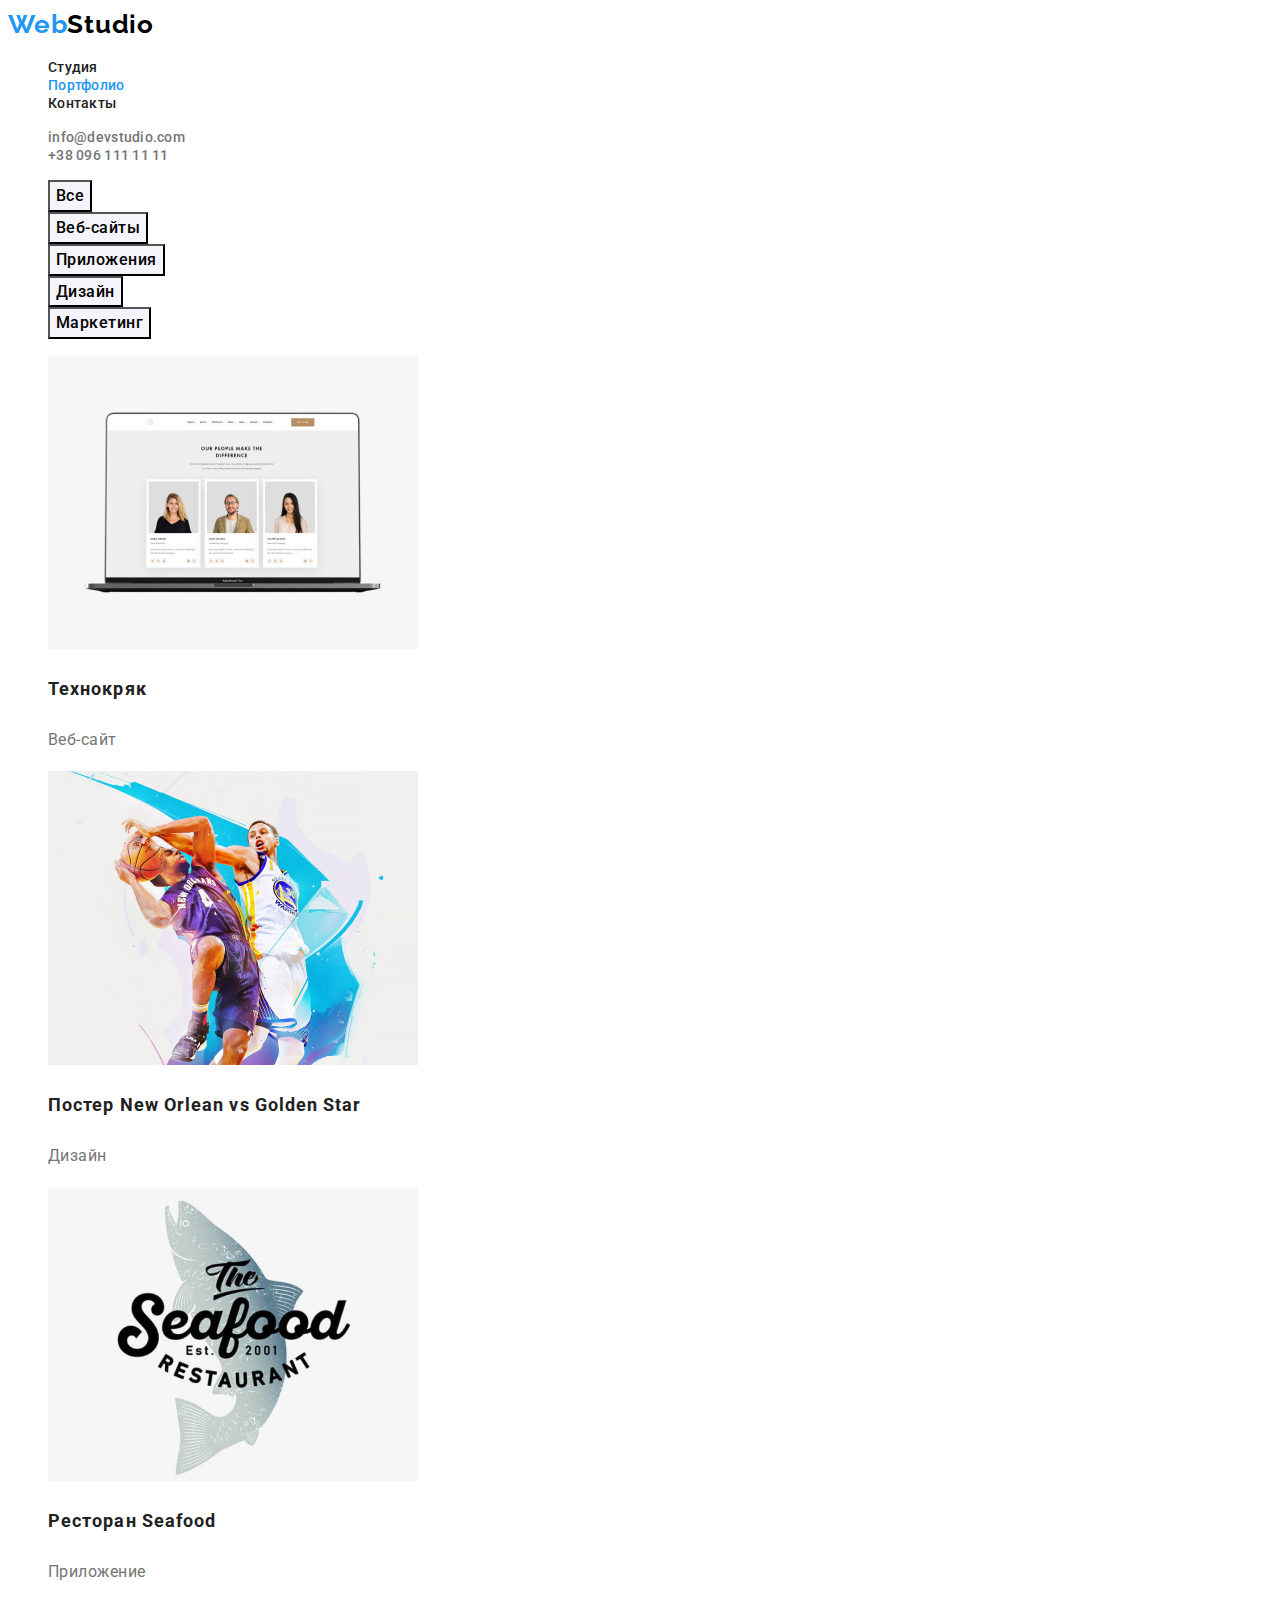
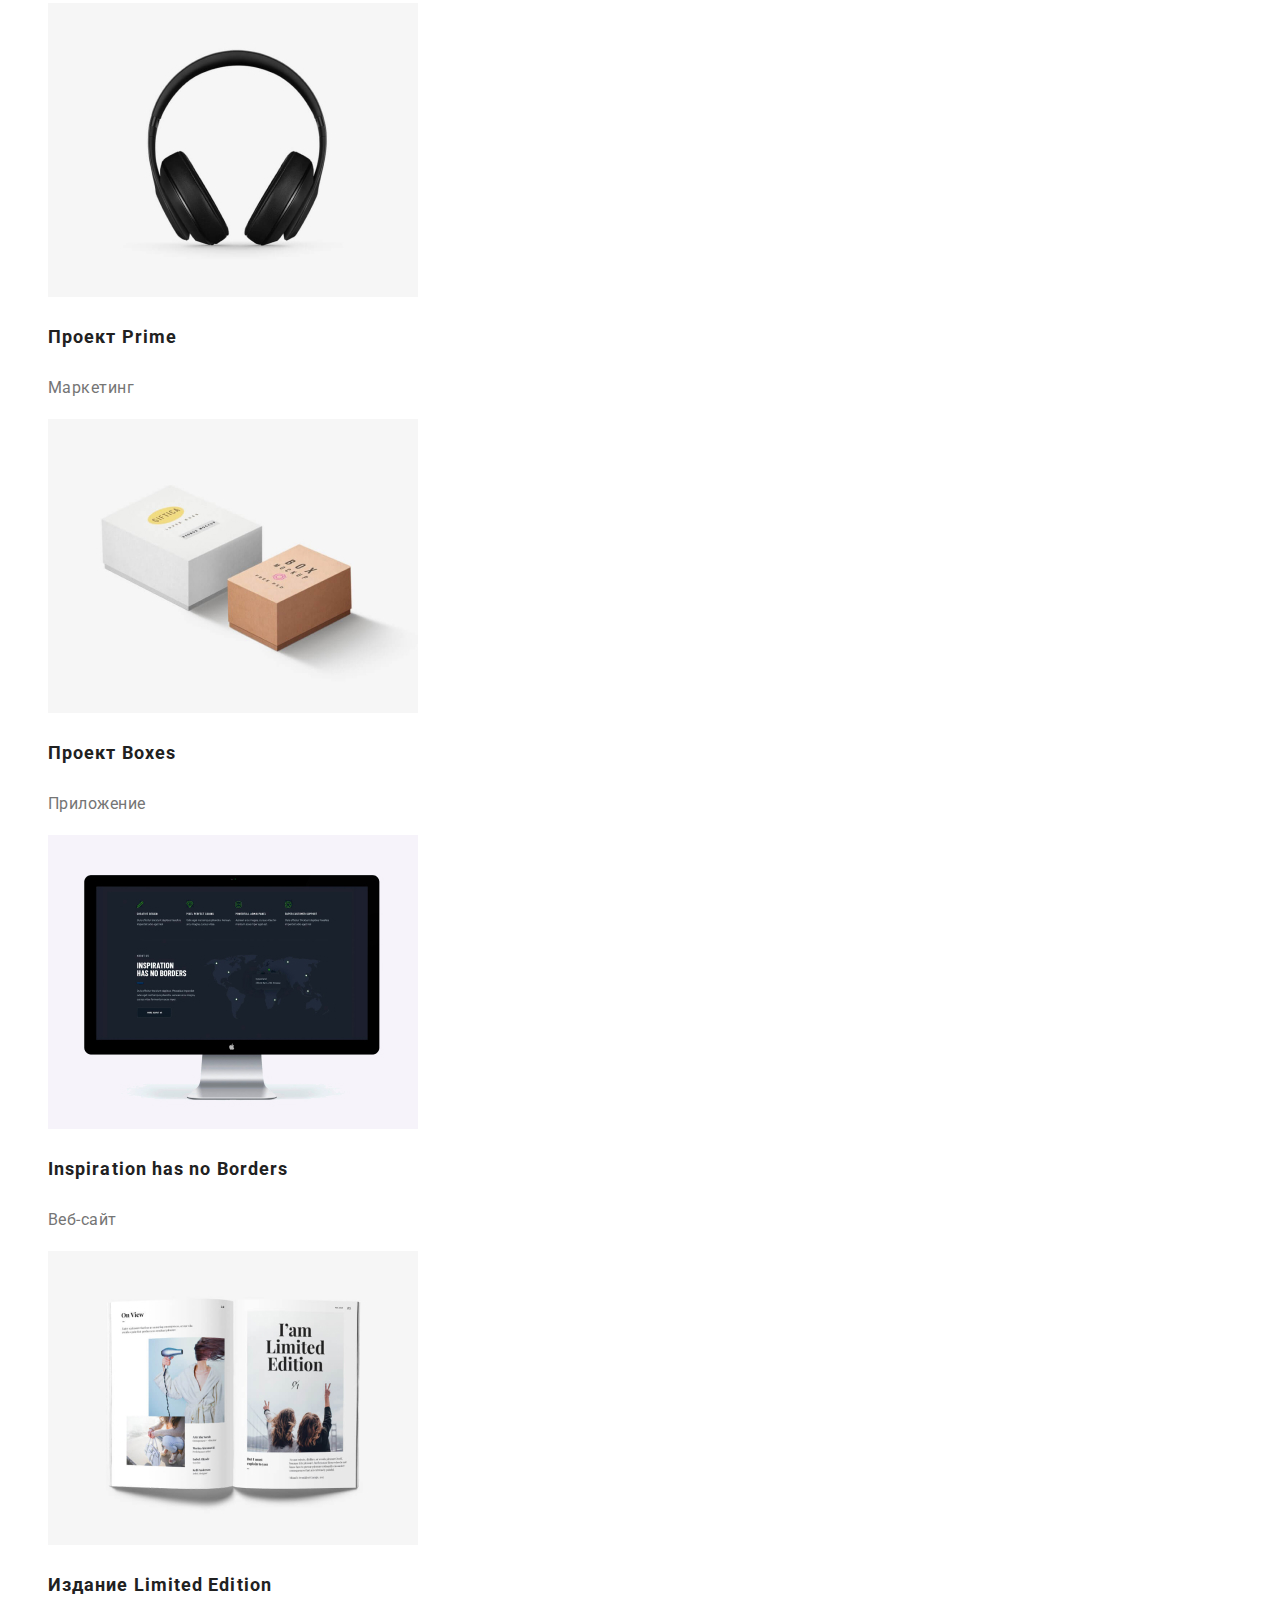
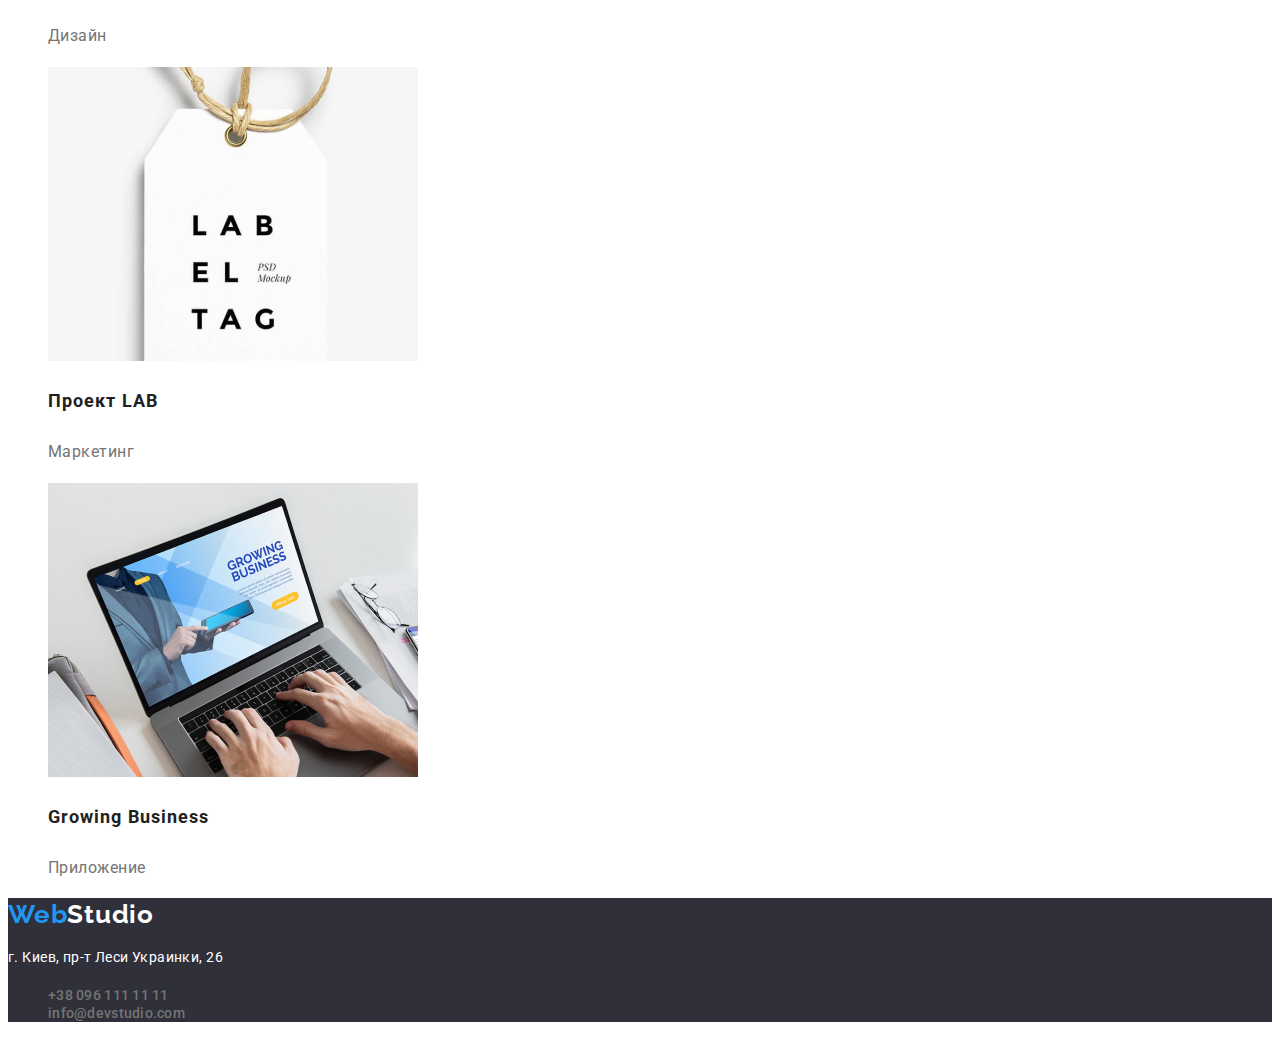
==== commit fbc5bd01: "отредактировано" ====
--- a/portfolio.html
+++ b/portfolio.html
@@ -13,119 +13,146 @@
     <title>Document</title>
 </head>
 <body>
-    <header>
-        <nav>
-            <a href="./" class="logo">
-                <span class="logo-web">Web</span>Studio
-            </a>
-            <ul>
-                <li class="menu-nav"><a class="link-nav" href="./index.html">Студия </a></li>
-                <li class="menu-nav"><a class="link-nav blue" href="./portfolio.html">Портфолио </a></li>
-                <li><a class="link-nav" href="">Контакты </a></li>
+    <header class="page-header">
+        <div class="container">
+            <nav class="nav">
+                <a href="./" class="logo">
+                    <span class="logo-web">Web</span>Studio
+                </a>
+                <ul class="menu list">
+                    <li class="menu-nav"><a class="link-nav" href="./index.html">Студия </a></li>
+                    <li class="menu-nav"><a class="link-nav blue" href="./portfolio.html">Портфолио </a></li>
+                    <li class="menu-nav"><a class="link-nav" href="">Контакты </a></li>
+                </ul>
+            </nav>
+            <ul class="link-list">
+                <li class="manu-link"><a class="contact" href="mailto:info@devstudio.com">info@devstudio.com</a></li>
+                <li class="manu-link tel-link"><a class="contact" href="tel:+380961111111">+38 096 111 11 11</a></li>
             </ul>
-        </nav>
-        <ul>
-            <li><a class="contact" href="mailto:info@devstudio.com">info@devstudio.com</a></li>
-            <li><a class="contact" href="tel:+380961111111">+38 096 111 11 11</a></li>
-        </ul>
+        </div>
     </header>
     <main>
-        <section>
-            <ul>
-                <li><button class="button-select">Все</button></li>
-                <li><button class="button-select">Веб-сайты</button></li>
-                <li><button class="button-select">Приложения</button></li>
-                <li><button class="button-select">Дизайн</button></li>
-                <li><button class="button-select">Маркетинг</button></li>
-            <ul>
-
-            <ul>
-                <li>
-                    <a href="">
-                        <img src="./images/portfolio/img.jpg" alt="Веб-сайт" width="370">
-                        <h3 class="name-project" >Технокряк</h3>
-                        <p class="category" >Веб-сайт</p>
-                    </a>
-                </li>
-                <li>
-                    <a href="">
-                        <img src="./images/portfolio/img-1.jpg"
-                        alt="Дизайн" width="370">
-                        <h3 class="name-project" >Постер New Orlean vs Golden Star</h3>
-                        <p class="category" >Дизайн</p>
-                    </a>
-                </li>
-                <li>
-                    <a href="">
-                        <img src="./images/portfolio/img-2.jpg"
-                        alt="Приложение" width="370">
-                        <h3 class="name-project" >Ресторан Seafood</h3>
-                        <p class="category" >Приложение</p>
-                    </a>
-                </li>
-                <li>
-                    <a href="">
-                        <img src="./images/portfolio/img-3.jpg"
-                        alt="Маркетинг" width="370">
-                        <h3 class="name-project" >Проект Prime</h3>
-                        <p class="category" >Маркетинг</p>
-                    </a>
-                </li>
-                <li>
-                    <a href="">
-                        <img src="./images/portfolio/img-4.jpg"
-                        alt="Приложение" width="370">
-                        <h3 class="name-project" >Проект Boxes</h3>
-                        <p class="category" >Приложение</p>
-                    </a>
-                </li>
-                <li>
-                    <a href="">
-                        <img src="./images/portfolio/img-5.jpg"
-                        alt="Веб-сайт" width="370">
-                        <h3 class="name-project" >Inspiration has no Borders</h3>
-                        <p class="category" >Веб-сайт</p>
-                    </a>
-                </li>
-                <li>
-                    <a href="">
-                        <img src="./images/portfolio/img-6.jpg"
-                        alt="Дизайн" width="370">
-                        <h3 class="name-project" >Издание Limited Edition</h3>
-                        <p class="category" >Дизайн</p>
-                    </a>
-                </li>
-                <li>
-                    <a href="">
-                        <img src="./images/portfolio/img-7.jpg"
-                        alt="Маркетинг width="370"">
-                        <h3 class="name-project" >Проект LAB</h3>
-                        <p class="category" >Маркетинг</p>
-                    </a>
-                </li>
-                <li>
-                    <a href="">
-                        <img src="./images/portfolio/img-8.jpg"
-                        alt="Приложение width="370"" width="370">
-                        <h3 class="name-project" >Growing Business</h3>
-                        <p class="category" >Приложение</p>
-                    </a>
-                </li>
-            </ul>
+        <section class="list-button">
+            <div class="container">
+                <ul class="button-list">
+                    <li class="button-item"><button class="button-select">Все</button></li>
+                    <li class="button-item"><button class="button-select">Веб-сайты</button></li>
+                    <li class="button-item"><button class="button-select">Приложения</button></li>
+                    <li class="button-item"><button class="button-select">Дизайн</button></li>
+                    <li class="button-item"><button class="button-select">Маркетинг</button></li>
+                </ul>
+            </div>
+            <div class="container">
+                <ul class="list-offers">
+                    <li class="project">
+                        <a href="list-offers">
+                            <img src="./images/portfolio/img.jpg" alt="Веб-сайт" width="370">
+                            <div class="div">
+                            <h3 class="name-project" >Технокряк</h3>
+                            <p class="category" >Веб-сайт</p>
+                            </div>
+                        </a>
+                    </li>
+                    <li class="project">
+                        <a href="list-offers">
+                            <img src="./images/portfolio/img-1.jpg"
+                            alt="Дизайн" width="370">
+                            <div class="div">
+                            <h3 class="name-project" >Постер New Orlean vs Golden Star</h3>
+                            <p class="category" >Дизайн</p>
+                            </div>
+                        </a>
+                    </li>
+                    <li class="project">
+                        <a href="list-offerslist-offers">
+                            <img src="./images/portfolio/img-2.jpg"
+                            alt="Приложение" width="370">
+                            <div class="div">
+                            <h3 class="name-project" >Ресторан Seafood</h3>
+                            <p class="category" >Приложение</p>
+                            </div>
+                        </a>
+                    </li>
+                    <li class="project">
+                        <a href="list-offers">
+                            <img src="./images/portfolio/img-3.jpg"
+                            alt="Маркетинг" width="370">
+                            <div class="div">
+                            <h3 class="name-project" >Проект Prime</h3>
+                            <p class="category" >Маркетинг</p>
+                            </div>
+                        </a>
+                    </li>
+                    <li class="project">
+                        <a href="list-offers">
+                            <img src="./images/portfolio/img-4.jpg"
+                            alt="Приложение" width="370">
+                            <div class="div">
+                            <h3 class="name-project" >Проект Boxes</h3>
+                            <p class="category" >Приложение</p>
+                            </div>
+                        </a>
+                    </li>
+                    <li class="project">
+                        <a href="list-offers">
+                            <img src="./images/portfolio/img-5.jpg"
+                            alt="Веб-сайт" width="370">
+                            <div class="div">
+                            <h3 class="name-project" >Inspiration has no Borders</h3>
+                            <p class="category" >Веб-сайт</p>
+                            </div>
+                        </a>
+                    </li>
+                    <li class="project">
+                        <a href="list-offers">
+                            <img src="./images/portfolio/img-6.jpg"
+                            alt="Дизайн" width="370">
+                            <div class="div">
+                            <h3 class="name-project" >Издание Limited Edition</h3>
+                            <p class="category" >Дизайн</p>
+                            </div>
+                        </a>
+                    </li>
+                    <li class="project">
+                        <a href="list-offers">
+                            <img src="./images/portfolio/img-7.jpg"
+                            alt="Маркетинг" width="370">
+                            <div class="div">
+                            <h3 class="name-project" >Проект LAB</h3>
+                            <p class="category" >Маркетинг</p>
+                            </div>
+                        </a>
+                    </li>
+                    <li class="project">
+                        <a href="list-offers">
+                            <img src="./images/portfolio/img-8.jpg"
+                            alt="Приложение" width="370">
+                            <div class="div">
+                            <h3 class="name-project" >Growing Business</h3>
+                            <p class="category" >Приложение</p>
+                            </div>
+                        </a>
+                    </li>
+                </ul>
+            </div>
         </section>
     </main>
 
     <footer class="background-footer">
-        <a href="./" class="logo">
-            <span class="logo-web">Web</span><span class="studio-white">Studio</span>
-        </a>
-        <address>
-            <p class="address">г. Киев, пр-т Леси Украинки, 26</p>
-            <ul>
-                <li><a class="contact" href="tel:+380961111111">+38 096 111 11 11</a></li>
-                <li><a class="contact" href="mailto:info@devstudio.com">info@devstudio.com</a></li>
-            </ul>
-        </address>
+        <div class="container">
+            <a href="./" class="logo">
+                <span class="logo-web">Web</span><span class="studio-white">Studio</span>
+            </a>
+            <address>
+                <p class="address">г. Киев, пр-т Леси Украинки, 26</p>
+                <ul>
+                    <li class="contact-footer"><a class=" contact" href="tel:+380961111111">+38 096 111 11 11</a></li>
+                    <li class="contact-footer"><a class="contact" href="mailto:info@devstudio.com">info@devstudio.com</a>
+                    </li>
+                </ul>
+            </address>
+        </div>
     </footer>
+
 </body>
-</html>
+</html>--- a/css/style.css
+++ b/css/style.css
@@ -1,9 +1,14 @@
 :root {
-  --color-text: #757575;
+ --color-text: #757575;
   --color-hover: #2196f3;
   --color-title: #212121;
   --font: "Roboto", sans-serif;
   --background: #2f303a;
+  --background-2: #f5f4fa;
+  --background-team: white;
+  --border-bottom: #ececec;
+  --white: white;
+  --border: #eeeeee;
 }
 a {
   text-decoration: none;
@@ -12,7 +17,7 @@
   list-style: none;
 }
 .logo-web {
-  color: #2196f3;
+  color: var(--color-hover);
 }
 .logo {
   font-family: "Raleway", sans-serif;
@@ -56,7 +61,7 @@
 
 .main-title {
   font-family: var(--font);
-  color: white;
+  color: var(--white);
   font-style: normal;
   font-weight: 900;
   font-size: 44px;
@@ -68,7 +73,7 @@
 .butoon-order {
   background: var(--color-hover);
   font-family: var(--font);
-  color: white;
+  color: var(--white);
   font-style: normal;
   font-weight: 700;
   font-size: 16px;
@@ -136,10 +141,10 @@
   letter-spacing: 0.03em;
 }
 .background-2 {
-  background: #f5f4fa;
+  background: var(--background-2);
 }
 .background-team {
-  background: white;
+  background: var(--background-team);
 }
 .background-footer {
   background: var(--background);
@@ -151,11 +156,11 @@
   font-size: 14px;
   line-height: 1.71;
   letter-spacing: 0.03em;
-  color: white;
+  color: var(--white);
 }
 
 .studio-white {
-  color: white;
+  color: var(--white);
 }
 .button-select {
   font-family: var(--font);
@@ -170,7 +175,7 @@
 }
 .button-select:hover {
   background: var(--color-hover);
-  color: white;
+  color: var(--white);
 }
 .name-project {
   font-family: var(--font);
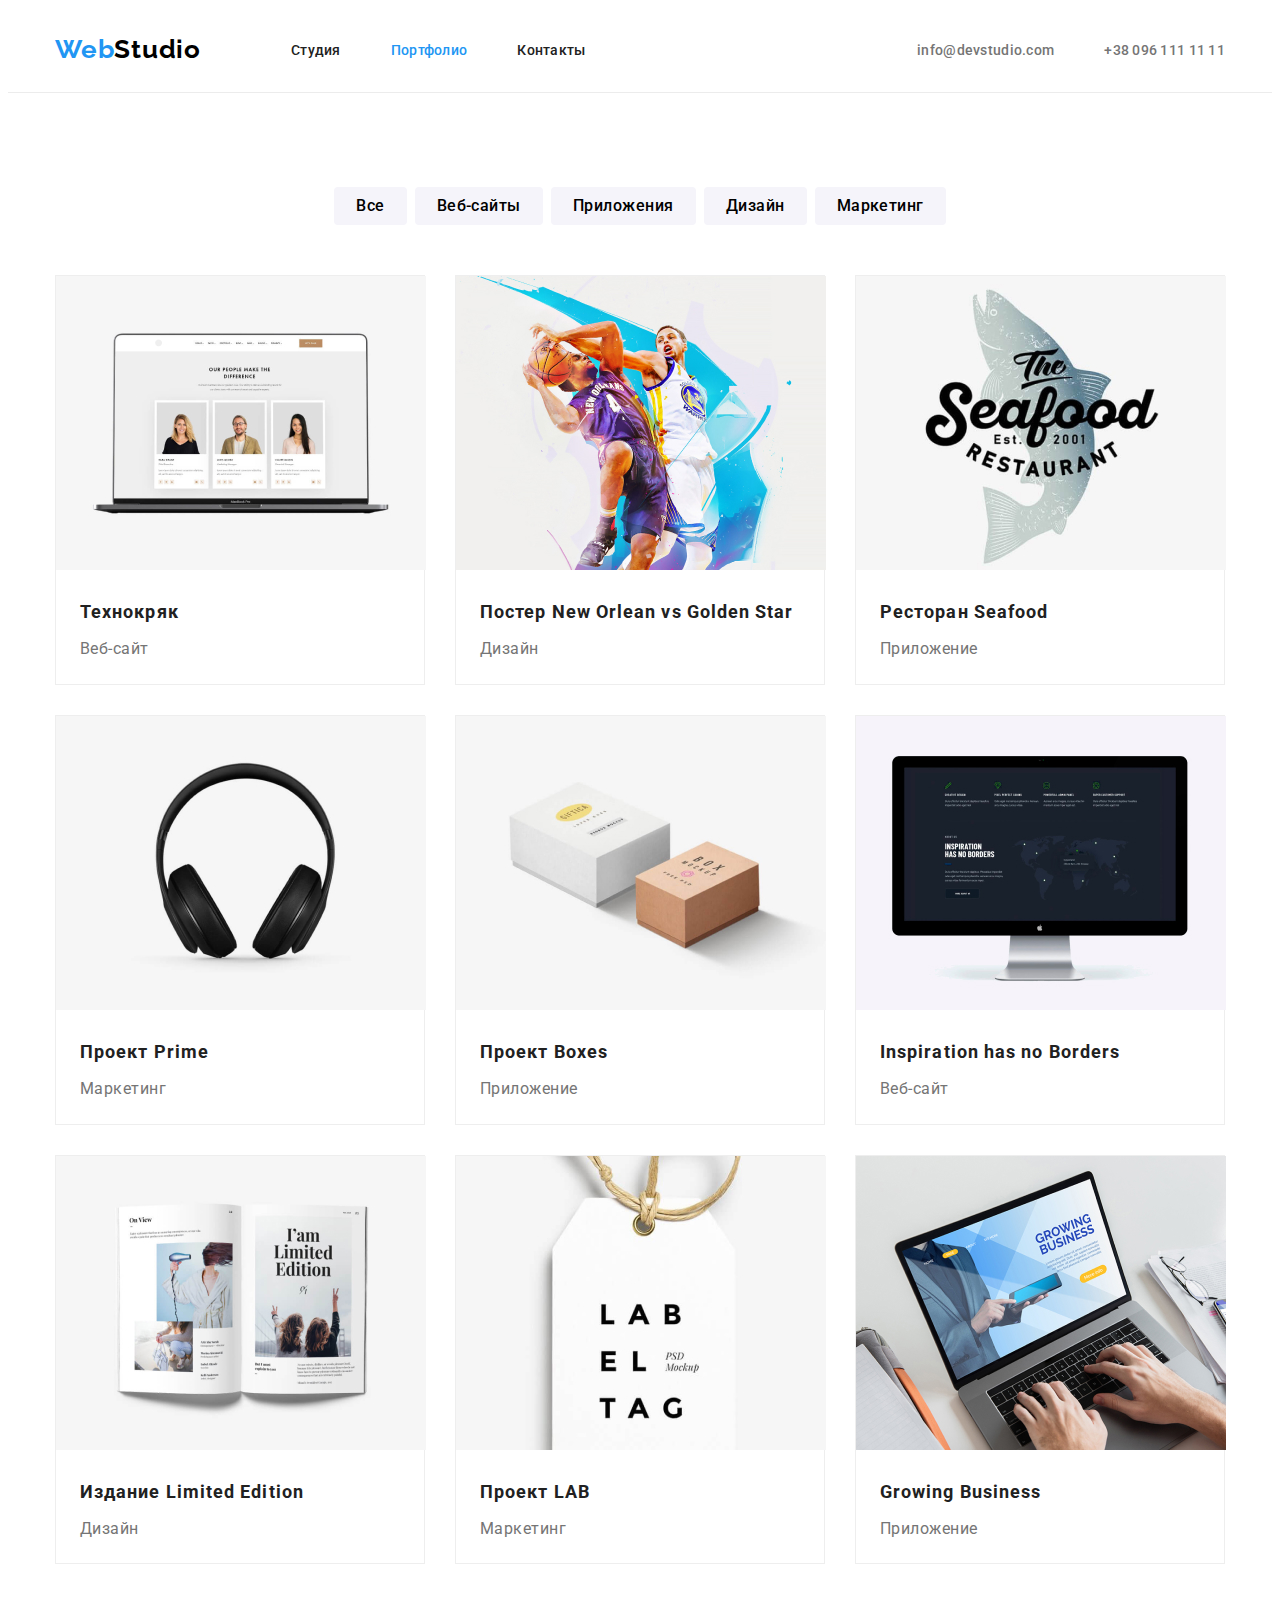
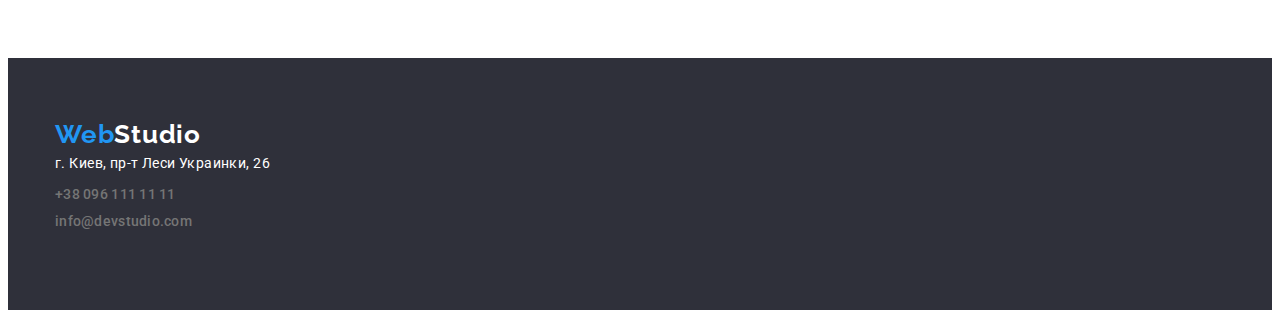
==== commit cc92182b: "gotovo" ====
--- a/portfolio.html
+++ b/portfolio.html
@@ -41,8 +41,7 @@
                     <li class="button-item"><button class="button-select">Дизайн</button></li>
                     <li class="button-item"><button class="button-select">Маркетинг</button></li>
                 </ul>
-            </div>
-            <div class="container">
+            
                 <ul class="list-offers">
                     <li class="project">
                         <a href="list-offers">
--- a/css/style.css
+++ b/css/style.css
@@ -1,5 +1,10 @@
+*,
+*::before,
+*::after {
+  box-sizing: border-box;
+}
 :root {
- --color-text: #757575;
+  --color-text: #757575;
   --color-hover: #2196f3;
   --color-title: #212121;
   --font: "Roboto", sans-serif;
@@ -15,6 +20,16 @@
 }
 ul {
   list-style: none;
+  margin-top: 0;
+  margin-bottom: 0;
+  padding: 0;
+}
+h1,
+h2,
+h3,
+p {
+  margin-top: 0;
+  margin-bottom: 0;
 }
 .logo-web {
   color: var(--color-hover);
@@ -27,7 +42,58 @@
   line-height: 1.3;
   letter-spacing: 0.03em;
   color: black;
-}
+  margin-right: 90px;
+}
+.nav {
+  display: flex;
+  align-items: center;
+}
+.page-header .container {
+  display: flex;
+  align-items: center;
+  justify-content: space-between;
+}
+.page-header {
+  padding-top: 25px;
+  padding-bottom: 25px;
+  align-items: center;
+  border-bottom: 1px solid var(--border-bottom);
+}
+
+.container {
+  width: 1200px;
+  padding-left: 15px;
+  padding-right: 15px;
+  margin-left: auto;
+  margin-right: auto;
+}
+
+.menu {
+  display: inline-flex;
+  padding-left: 0;
+  margin: 0;
+  align-items: center;
+}
+
+.menu-nav:not(:last-child) {
+  margin-right: 50px;
+}
+.link-list {
+  display: inline-flex;
+  margin: 0;
+  padding-left: 0;
+}
+.manu-link {
+  margin-right: 50px;
+}
+.tel-link {
+  margin: 0;
+}
+.section {
+  padding-top: 94px;
+  padding-bottom: 94px;
+}
+
 .link-nav {
   font-family: var(--font);
   font-style: normal;
@@ -57,6 +123,8 @@
 }
 .color-section {
   background-color: var(--background);
+  padding-top: 200px;
+  padding-bottom: 200px;
 }
 
 .main-title {
@@ -69,8 +137,11 @@
   text-align: center;
   letter-spacing: 0.06em;
   text-transform: uppercase;
-}
-.butoon-order {
+  width: 696px;
+  margin-left: auto;
+  margin-right: auto;
+}
+.button-order {
   background: var(--color-hover);
   font-family: var(--font);
   color: var(--white);
@@ -81,6 +152,21 @@
   align-items: center;
   text-align: center;
   letter-spacing: 0.06em;
+  display: block;
+  margin-right: auto;
+  margin-left: auto;
+  margin-top: 30px;
+  padding: 10px 30px 10px 30px;
+  border: none;
+  box-shadow: 0px 4px 4px rgba(0, 0, 0, 0.15);
+  border-radius: 4px;
+}
+.list-about {
+  display: flex;
+  justify-content: space-between;
+}
+.list-item:not(:last-child) {
+  margin-right: 30px;
 }
 .our-qualities {
   font-family: var(--font);
@@ -91,6 +177,7 @@
   line-height: 1.14;
   letter-spacing: 0.03em;
   text-transform: uppercase;
+  margin-bottom: 10px;
 }
 
 .text-about-us {
@@ -101,6 +188,7 @@
   font-size: 14px;
   line-height: 1.71;
   letter-spacing: 0.03em;
+  width: 270px;
 }
 .our-work {
   font-family: var(--font);
@@ -111,6 +199,7 @@
   line-height: 1.16;
   text-align: center;
   letter-spacing: 0.03em;
+  margin-bottom: 50px;
 }
 .team {
   font-family: var(--font);
@@ -121,6 +210,20 @@
   line-height: 1.16;
   text-align: center;
   letter-spacing: 0.03em;
+  margin-bottom: 50px;
+}
+.iteam:not(:first-child) {
+  margin-left: 30px;
+}
+
+.container-list {
+  padding-bottom: 94px;
+}
+
+.card-set {
+  display: flex;
+  flex-wrap: wrap;
+  padding-left: 0;
 }
 .team-name {
   font-family: var(--font);
@@ -130,6 +233,9 @@
   font-size: 16px;
   line-height: 1.18;
   letter-spacing: 0.03em;
+  text-align: center;
+  margin-top: 30px;
+  margin-bottom: 10px;
 }
 .team-prof {
   font-family: var(--font);
@@ -139,15 +245,26 @@
   font-size: 16px;
   line-height: 1.18;
   letter-spacing: 0.03em;
+  text-align: center;
+  margin-top: 10px;
+  padding-bottom: 30px;
 }
 .background-2 {
   background: var(--background-2);
 }
+.background-team:not(:last-child) {
+  margin-right: 30px;
+}
 .background-team {
   background: var(--background-team);
+  box-shadow: 0px 1px 3px rgba(0, 0, 0, 0.12), 0px 1px 1px rgba(0, 0, 0, 0.14),
+    0px 2px 1px rgba(0, 0, 0, 0.2);
+  border-radius: 0px 0px 4px 4px;
 }
 .background-footer {
   background: var(--background);
+  padding-top: 60px;
+  padding-bottom: 60px;
 }
 .address {
   font-family: var(--font);
@@ -171,11 +288,25 @@
   line-height: 1.62;
   text-align: center;
   letter-spacing: 0.03em;
-  background: #f5f4fa;
+  background: var(--background-2);
+  padding: 6px 22px;
+  border: none;
+  border-radius: 4px;
 }
 .button-select:hover {
   background: var(--color-hover);
   color: var(--white);
+}
+.button-list {
+  display: flex;
+  justify-content: center;
+  margin-bottom: 50px;
+}
+.button-item:not(:last-child) {
+  margin-right: 8px;
+}
+.list-button {
+  padding: 94px 0px 94px 0px;
 }
 .name-project {
   font-family: var(--font);
@@ -186,6 +317,17 @@
   line-height: 2;
   letter-spacing: 0.06em;
 }
+.div {
+  padding: 20px 0px 20px 24px;
+}
+.project {
+  margin: 15px;
+  width: 370px;
+  border: 1px solid var(--border);
+}
+.contact-footer {
+  margin-top: 9px;
+}
 
 .category {
   font-family: var(--font);
@@ -194,6 +336,19 @@
   font-weight: 400;
   font-size: 16px;
   line-height: 1.87;
-
-  letter-spacing: 0.03em;
-}
+  letter-spacing: 0.03em;
+  margin-top: 4px;
+}
+
+.list-offers {
+  display: flex;
+  flex-wrap: wrap;
+  margin: -15px;
+}
+address {
+  margin-bottom: 20px;
+}
+.footer-logo {
+  margin-bottom: 20px;
+  display: block;
+}
